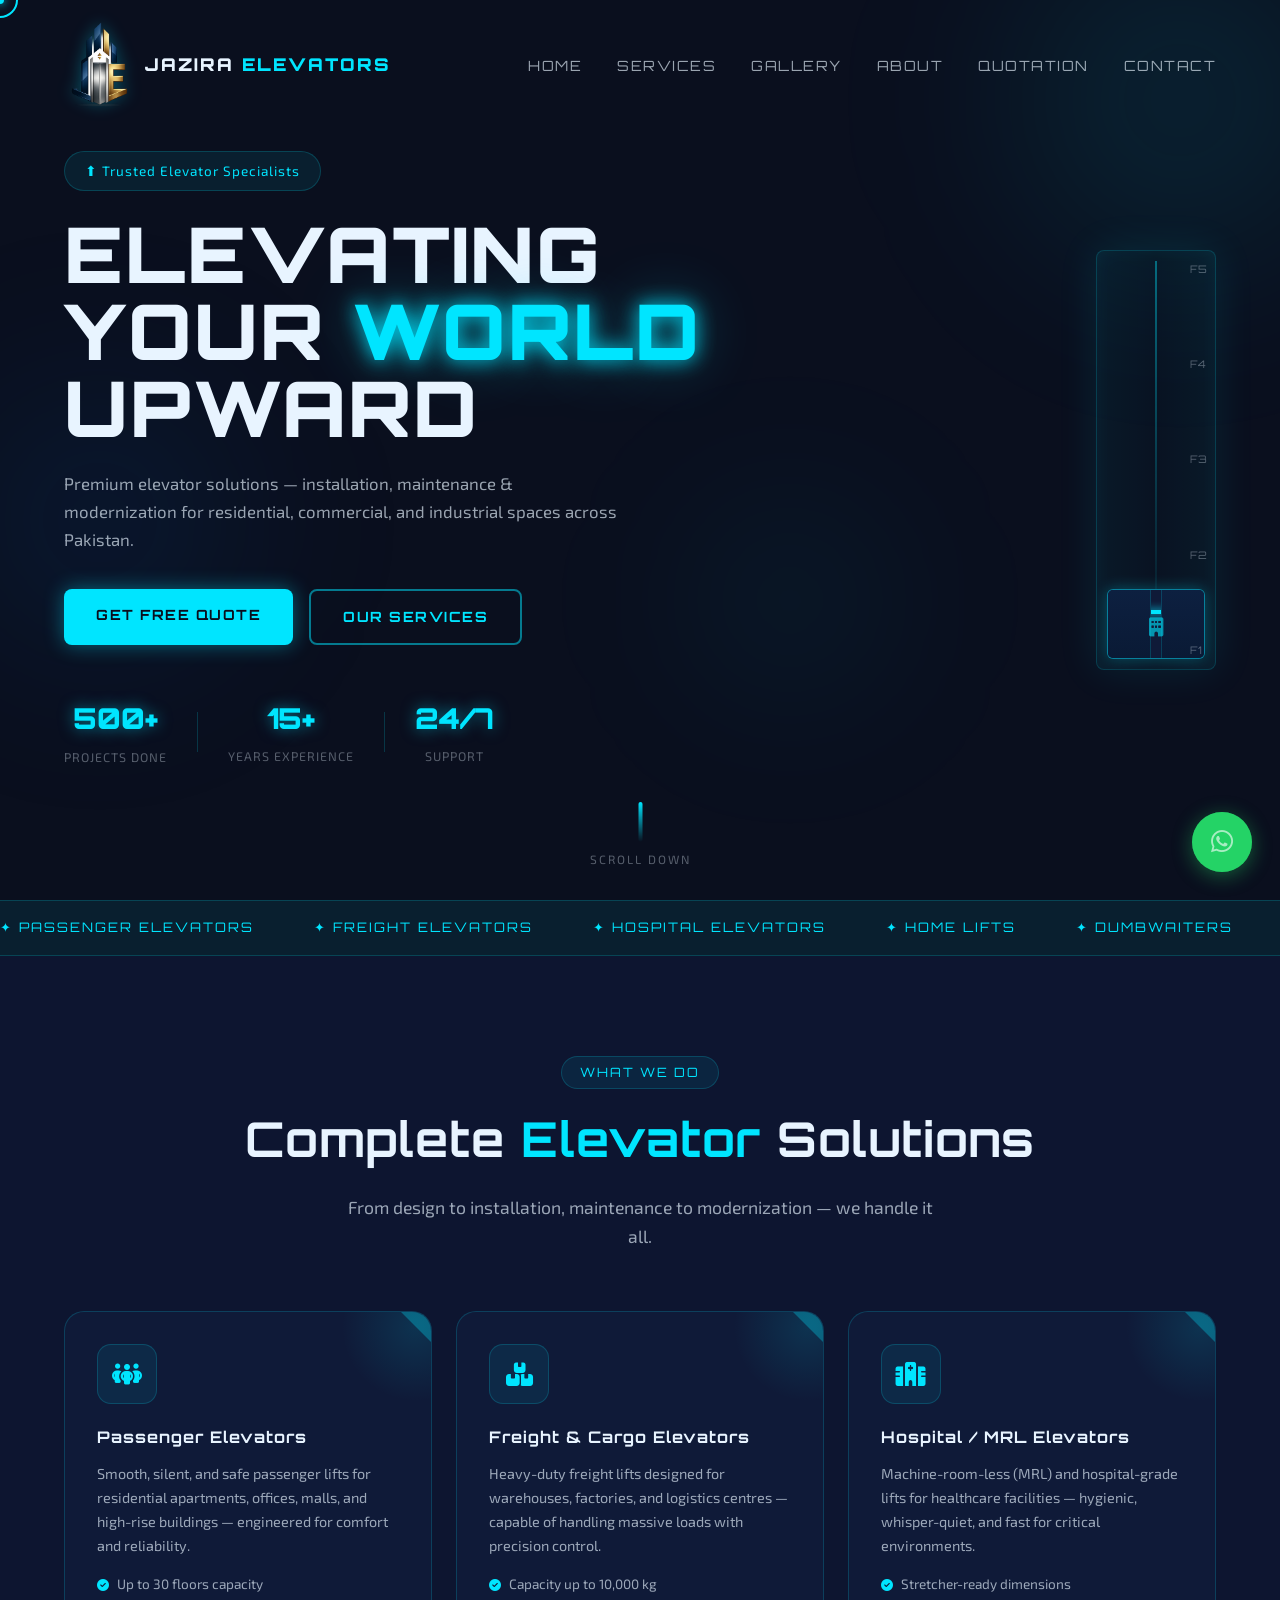
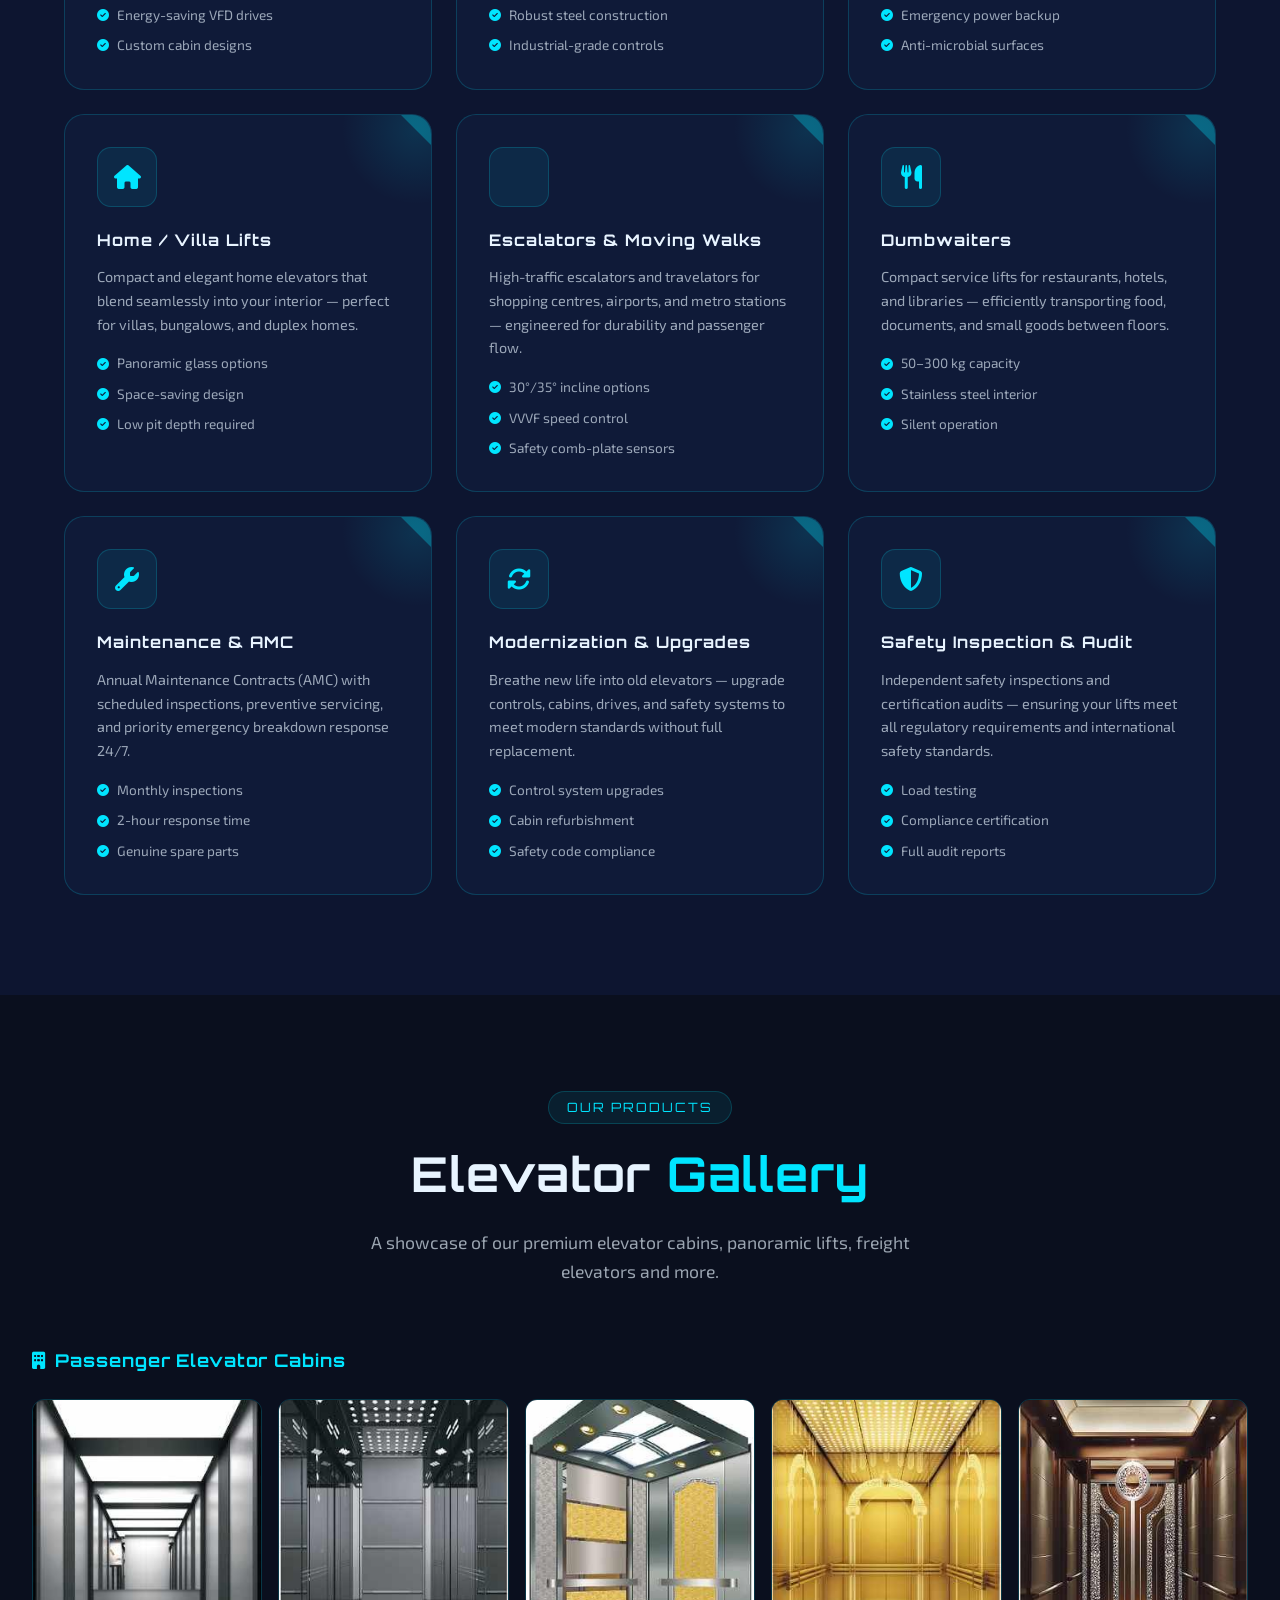
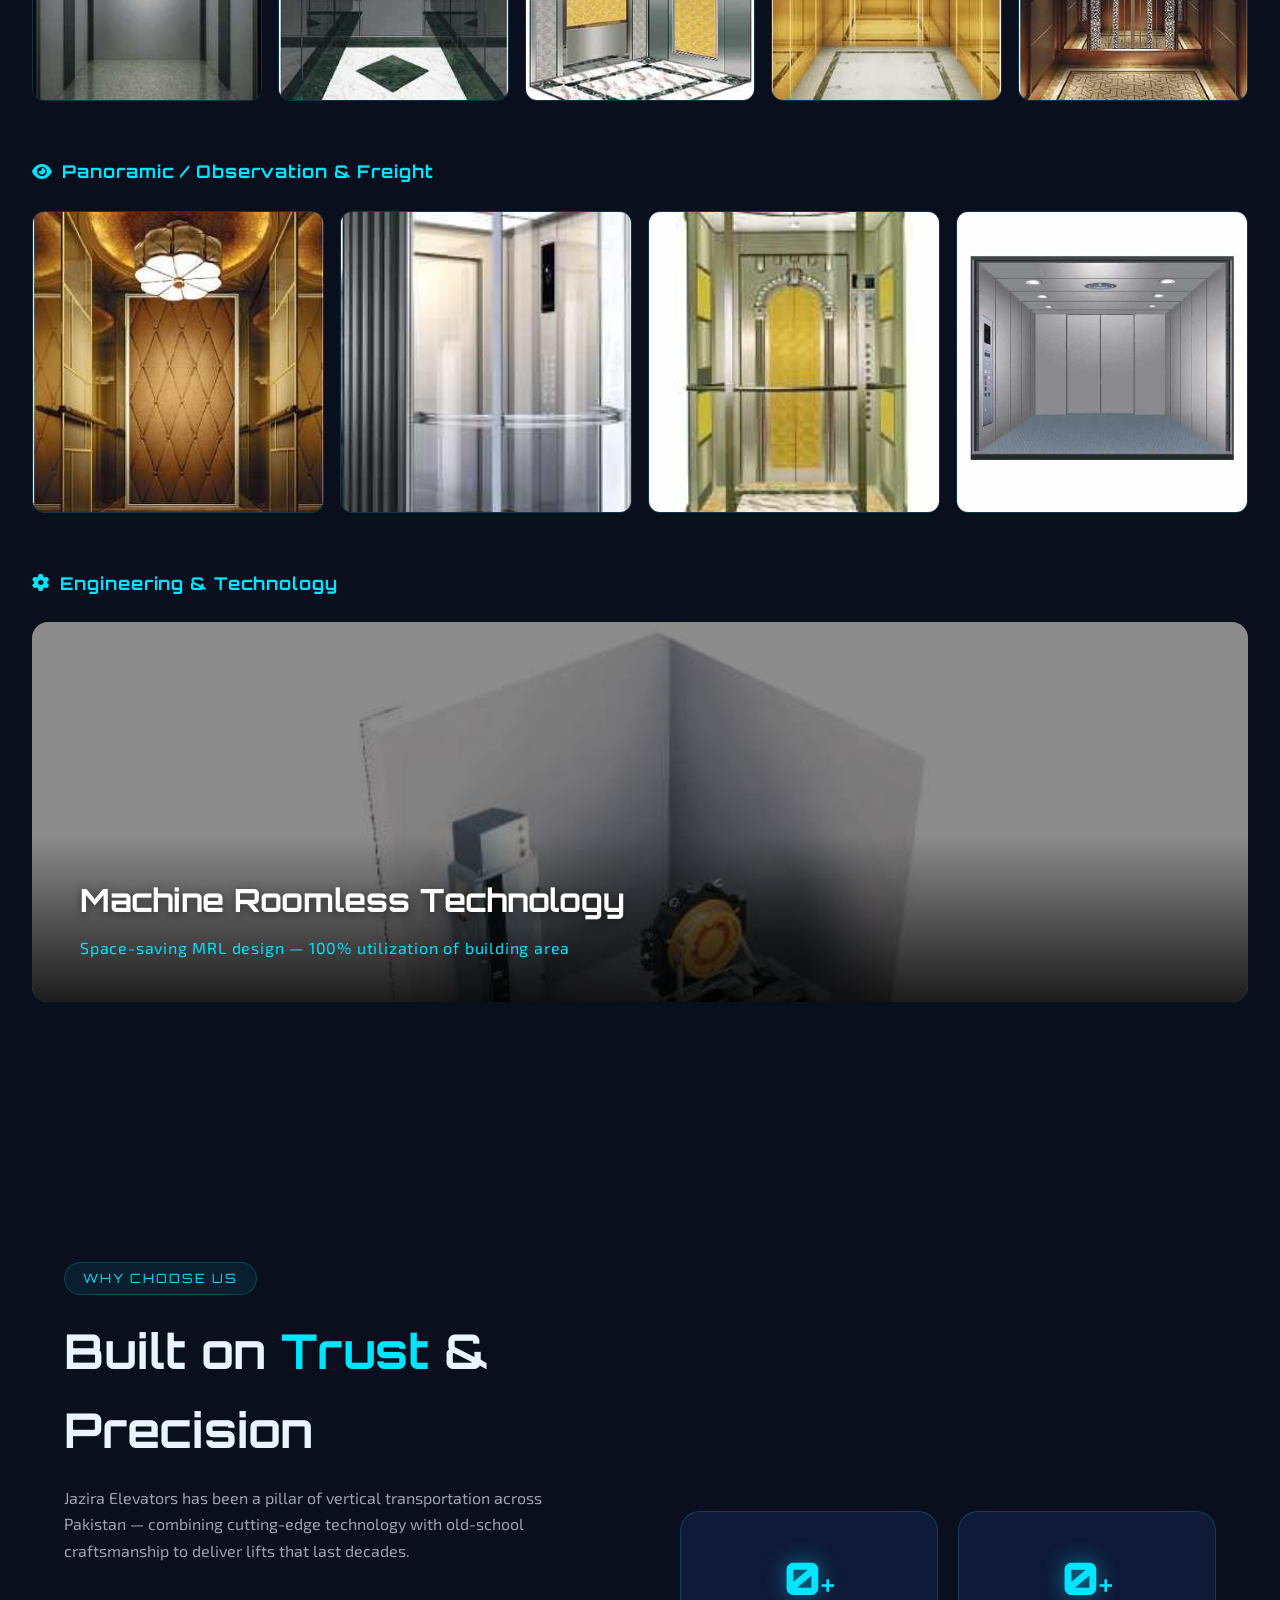
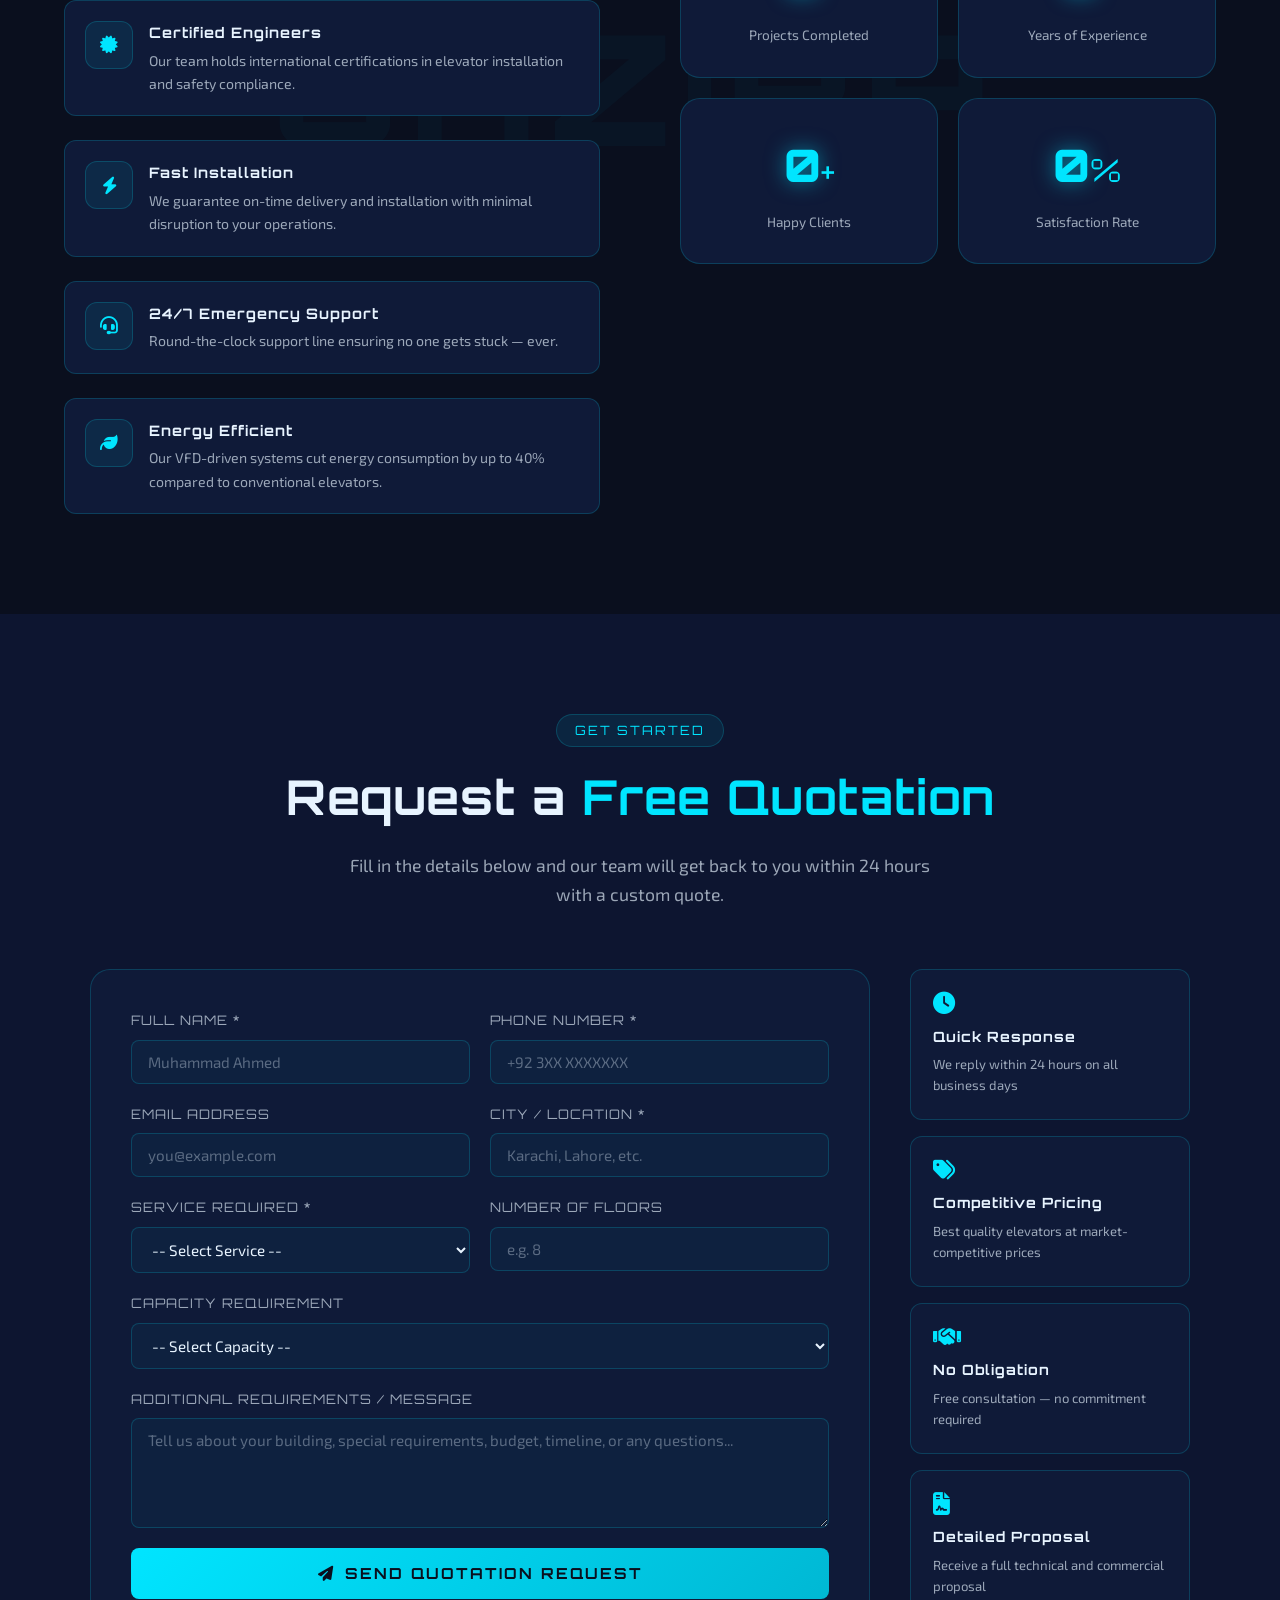
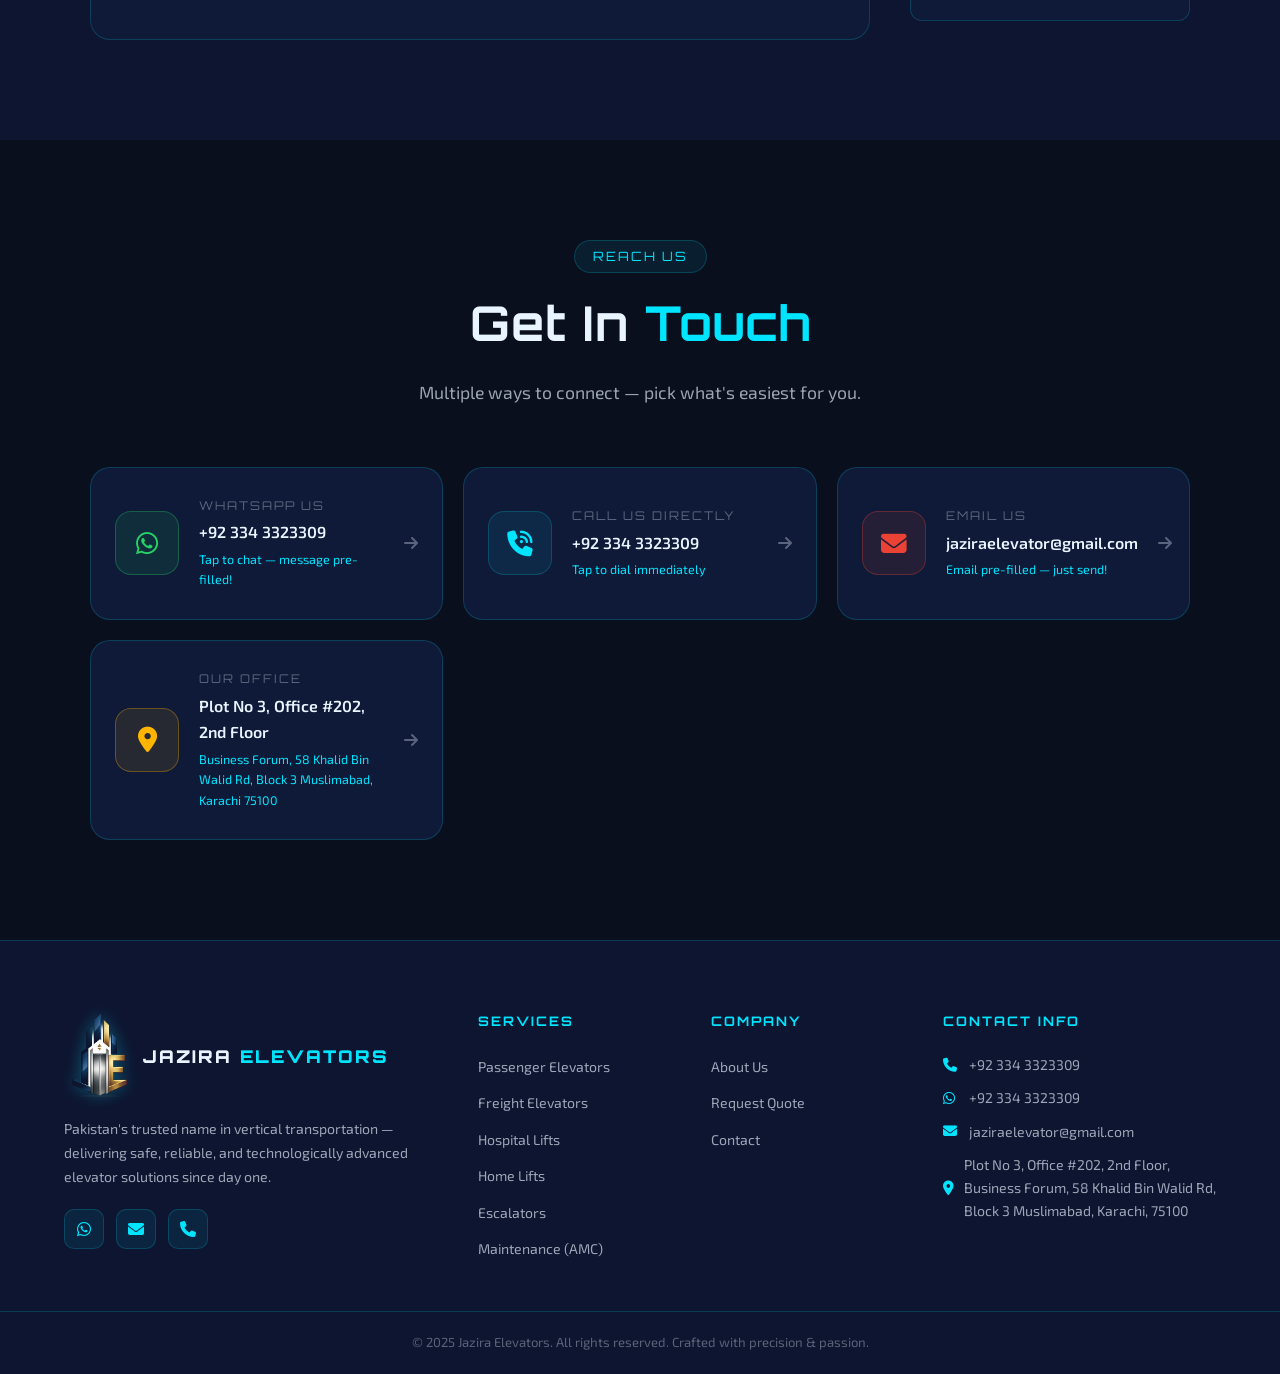
==== index.html @ bb1ba890 "Initial frontend commit for deployment" ====
<!DOCTYPE html>
<html lang="en">
<head>
  <meta charset="UTF-8" />
  <meta name="viewport" content="width=device-width, initial-scale=1.0" />
  <title>Jazira Elevators – Elevating Excellence</title>
  <link rel="stylesheet" href="style.css" />
  <link href="https://fonts.googleapis.com/css2?family=Orbitron:wght@400;700;900&family=Exo+2:wght@300;400;600;700&display=swap" rel="stylesheet" />
  <link rel="stylesheet" href="https://cdnjs.cloudflare.com/ajax/libs/font-awesome/6.5.0/css/all.min.css" />
</head>
<body>

  <!-- Custom Cursor -->
  <div class="cursor-outer" id="cursorOuter"></div>
  <div class="cursor-inner" id="cursorInner"></div>

  <!-- Particle Canvas -->
  <canvas id="particles"></canvas>

  <!-- Floating Orbs -->
  <div class="orb orb1"></div>
  <div class="orb orb2"></div>
  <div class="orb orb3"></div>

  <!-- ===== NAVBAR ===== -->
  <nav class="navbar" id="navbar">
    <div class="nav-container">
      <div class="logo">
        <img src="logo.png" alt="Jazira Elevators Logo" class="logo-img" />
        <span class="logo-text">JAZIRA<span class="accent"> ELEVATORS</span></span>
      </div>
      <ul class="nav-links" id="navLinks">
        <li><a href="#home">Home</a></li>
        <li><a href="#services">Services</a></li>
        <li><a href="#gallery">Gallery</a></li>
        <li><a href="#about">About</a></li>
        <li><a href="#quotation">Quotation</a></li>
        <li><a href="#contact">Contact</a></li>
      </ul>
      <div class="hamburger" id="hamburger">
        <span></span><span></span><span></span>
      </div>
    </div>
  </nav>

  <!-- ===== HERO ===== -->
  <section class="hero" id="home">
    <div class="hero-content">
      <div class="hero-badge">⬆ Trusted Elevator Specialists</div>
      <h1 class="hero-title">
        <span class="line1">ELEVATING</span>
        <span class="line2">YOUR <span class="accent-glow">WORLD</span></span>
        <span class="line3">UPWARD</span>
      </h1>
      <p class="hero-sub">Premium elevator solutions — installation, maintenance & modernization for residential, commercial, and industrial spaces across Pakistan.</p>
      <div class="hero-cta">
        <a href="#quotation" class="btn-primary">Get Free Quote</a>
        <a href="#services" class="btn-secondary">Our Services</a>
      </div>
      <div class="hero-stats">
        <div class="stat"><span class="stat-num">500+</span><span class="stat-label">Projects Done</span></div>
        <div class="stat-divider"></div>
        <div class="stat"><span class="stat-num">15+</span><span class="stat-label">Years Experience</span></div>
        <div class="stat-divider"></div>
        <div class="stat"><span class="stat-num">24/7</span><span class="stat-label">Support</span></div>
      </div>
    </div>
    <div class="hero-3d">
      <div class="elevator-shaft">
        <div class="shaft-track"></div>
        <div class="elevator-cab" id="elevatorCab">
          <div class="cab-door left"></div>
          <div class="cab-door right"></div>
          <div class="cab-interior">
            <div class="cab-light"></div>
            <i class="fas fa-building cab-icon"></i>
          </div>
        </div>
        <div class="floor-markers">
          <span>F5</span><span>F4</span><span>F3</span><span>F2</span><span>F1</span>
        </div>
      </div>
    </div>
    <div class="scroll-indicator">
      <div class="scroll-dot"></div>
      <span>Scroll Down</span>
    </div>
  </section>

  <!-- ===== TICKER ===== -->
  <div class="ticker-wrap">
    <div class="ticker">
      <span>✦ Passenger Elevators</span>
      <span>✦ Freight Elevators</span>
      <span>✦ Hospital Elevators</span>
      <span>✦ Home Lifts</span>
      <span>✦ Dumbwaiters</span>
      <span>✦ Escalators</span>
      <span>✦ Modernization</span>
      <span>✦ AMC Services</span>
      <span>✦ Emergency Rescue</span>
      <span>✦ Passenger Elevators</span>
      <span>✦ Freight Elevators</span>
      <span>✦ Hospital Elevators</span>
      <span>✦ Home Lifts</span>
      <span>✦ Dumbwaiters</span>
      <span>✦ Escalators</span>
      <span>✦ Modernization</span>
      <span>✦ AMC Services</span>
      <span>✦ Emergency Rescue</span>
    </div>
  </div>

  <!-- ===== SERVICES ===== -->
  <section class="services" id="services">
    <div class="section-header">
      <span class="section-tag">What We Do</span>
      <h2>Complete <span class="accent">Elevator</span> Solutions</h2>
      <p>From design to installation, maintenance to modernization — we handle it all.</p>
    </div>
    <div class="services-grid">

      <div class="service-card" data-tilt>
        <div class="card-glow"></div>
        <div class="service-icon"><i class="fas fa-people-group"></i></div>
        <h3>Passenger Elevators</h3>
        <p>Smooth, silent, and safe passenger lifts for residential apartments, offices, malls, and high-rise buildings — engineered for comfort and reliability.</p>
        <ul class="service-features">
          <li><i class="fas fa-check-circle"></i> Up to 30 floors capacity</li>
          <li><i class="fas fa-check-circle"></i> Energy-saving VFD drives</li>
          <li><i class="fas fa-check-circle"></i> Custom cabin designs</li>
        </ul>
        <div class="card-corner"></div>
      </div>

      <div class="service-card" data-tilt>
        <div class="card-glow"></div>
        <div class="service-icon"><i class="fas fa-boxes-stacked"></i></div>
        <h3>Freight & Cargo Elevators</h3>
        <p>Heavy-duty freight lifts designed for warehouses, factories, and logistics centres — capable of handling massive loads with precision control.</p>
        <ul class="service-features">
          <li><i class="fas fa-check-circle"></i> Capacity up to 10,000 kg</li>
          <li><i class="fas fa-check-circle"></i> Robust steel construction</li>
          <li><i class="fas fa-check-circle"></i> Industrial-grade controls</li>
        </ul>
        <div class="card-corner"></div>
      </div>

      <div class="service-card" data-tilt>
        <div class="card-glow"></div>
        <div class="service-icon"><i class="fas fa-hospital"></i></div>
        <h3>Hospital / MRL Elevators</h3>
        <p>Machine-room-less (MRL) and hospital-grade lifts for healthcare facilities — hygienic, whisper-quiet, and fast for critical environments.</p>
        <ul class="service-features">
          <li><i class="fas fa-check-circle"></i> Stretcher-ready dimensions</li>
          <li><i class="fas fa-check-circle"></i> Emergency power backup</li>
          <li><i class="fas fa-check-circle"></i> Anti-microbial surfaces</li>
        </ul>
        <div class="card-corner"></div>
      </div>

      <div class="service-card" data-tilt>
        <div class="card-glow"></div>
        <div class="service-icon"><i class="fas fa-home"></i></div>
        <h3>Home / Villa Lifts</h3>
        <p>Compact and elegant home elevators that blend seamlessly into your interior — perfect for villas, bungalows, and duplex homes.</p>
        <ul class="service-features">
          <li><i class="fas fa-check-circle"></i> Panoramic glass options</li>
          <li><i class="fas fa-check-circle"></i> Space-saving design</li>
          <li><i class="fas fa-check-circle"></i> Low pit depth required</li>
        </ul>
        <div class="card-corner"></div>
      </div>

      <div class="service-card" data-tilt>
        <div class="card-glow"></div>
        <div class="service-icon"><i class="fas fa-escalator"></i></div>
        <h3>Escalators & Moving Walks</h3>
        <p>High-traffic escalators and travelators for shopping centres, airports, and metro stations — engineered for durability and passenger flow.</p>
        <ul class="service-features">
          <li><i class="fas fa-check-circle"></i> 30°/35° incline options</li>
          <li><i class="fas fa-check-circle"></i> VVVF speed control</li>
          <li><i class="fas fa-check-circle"></i> Safety comb-plate sensors</li>
        </ul>
        <div class="card-corner"></div>
      </div>

      <div class="service-card" data-tilt>
        <div class="card-glow"></div>
        <div class="service-icon"><i class="fas fa-utensils"></i></div>
        <h3>Dumbwaiters</h3>
        <p>Compact service lifts for restaurants, hotels, and libraries — efficiently transporting food, documents, and small goods between floors.</p>
        <ul class="service-features">
          <li><i class="fas fa-check-circle"></i> 50–300 kg capacity</li>
          <li><i class="fas fa-check-circle"></i> Stainless steel interior</li>
          <li><i class="fas fa-check-circle"></i> Silent operation</li>
        </ul>
        <div class="card-corner"></div>
      </div>

      <div class="service-card" data-tilt>
        <div class="card-glow"></div>
        <div class="service-icon"><i class="fas fa-wrench"></i></div>
        <h3>Maintenance & AMC</h3>
        <p>Annual Maintenance Contracts (AMC) with scheduled inspections, preventive servicing, and priority emergency breakdown response 24/7.</p>
        <ul class="service-features">
          <li><i class="fas fa-check-circle"></i> Monthly inspections</li>
          <li><i class="fas fa-check-circle"></i> 2-hour response time</li>
          <li><i class="fas fa-check-circle"></i> Genuine spare parts</li>
        </ul>
        <div class="card-corner"></div>
      </div>

      <div class="service-card" data-tilt>
        <div class="card-glow"></div>
        <div class="service-icon"><i class="fas fa-rotate"></i></div>
        <h3>Modernization & Upgrades</h3>
        <p>Breathe new life into old elevators — upgrade controls, cabins, drives, and safety systems to meet modern standards without full replacement.</p>
        <ul class="service-features">
          <li><i class="fas fa-check-circle"></i> Control system upgrades</li>
          <li><i class="fas fa-check-circle"></i> Cabin refurbishment</li>
          <li><i class="fas fa-check-circle"></i> Safety code compliance</li>
        </ul>
        <div class="card-corner"></div>
      </div>

      <div class="service-card" data-tilt>
        <div class="card-glow"></div>
        <div class="service-icon"><i class="fas fa-shield-halved"></i></div>
        <h3>Safety Inspection & Audit</h3>
        <p>Independent safety inspections and certification audits — ensuring your lifts meet all regulatory requirements and international safety standards.</p>
        <ul class="service-features">
          <li><i class="fas fa-check-circle"></i> Load testing</li>
          <li><i class="fas fa-check-circle"></i> Compliance certification</li>
          <li><i class="fas fa-check-circle"></i> Full audit reports</li>
        </ul>
        <div class="card-corner"></div>
      </div>

    </div>
  </section>

  <!-- ===== GALLERY ===== -->
  <section class="gallery-section" id="gallery">
    <div class="section-header">
      <span class="section-tag">Our Products</span>
      <h2>Elevator <span class="accent">Gallery</span></h2>
      <p>A showcase of our premium elevator cabins, panoramic lifts, freight elevators and more.</p>
    </div>

    <!-- Row 1: Passenger Cabins -->
    <div class="gallery-subsection">
      <h3 class="gallery-sub-title"><i class="fas fa-building"></i> Passenger Elevator Cabins</h3>
      <div class="gallery-grid gallery-grid-5">
        <div class="gallery-item">
          <img src="imgs/cab_modern.jpg" alt="Modern minimalist elevator cabin" loading="lazy" />
          <div class="gallery-overlay"><span>Modern Minimalist</span></div>
        </div>
        <div class="gallery-item">
          <img src="imgs/cab_silver.jpg" alt="Silver marble elevator cabin" loading="lazy" />
          <div class="gallery-overlay"><span>Silver Marble</span></div>
        </div>
        <div class="gallery-item">
          <img src="imgs/cab_gold_chrome.jpg" alt="Gold chrome elevator cabin" loading="lazy" />
          <div class="gallery-overlay"><span>Gold Chrome</span></div>
        </div>
        <div class="gallery-item">
          <img src="imgs/cab_full_gold.jpg" alt="Full luxury gold elevator cabin" loading="lazy" />
          <div class="gallery-overlay"><span>Luxury Gold</span></div>
        </div>
        <div class="gallery-item">
          <img src="imgs/cab_bronze.jpg" alt="Bronze rose gold elevator cabin" loading="lazy" />
          <div class="gallery-overlay"><span>Bronze Rose Gold</span></div>
        </div>
      </div>
    </div>

    <!-- Row 2: Panoramic + Tech -->
    <div class="gallery-subsection">
      <h3 class="gallery-sub-title"><i class="fas fa-eye"></i> Panoramic / Observation & Freight</h3>
      <div class="gallery-grid gallery-grid-4">
        <div class="gallery-item">
          <img src="imgs/cab_wood_gold.jpg" alt="Elegant wood gold elevator cabin" loading="lazy" />
          <div class="gallery-overlay"><span>Wood & Gold Cabin</span></div>
        </div>
        <div class="gallery-item">
          <img src="imgs/pan_silver.jpg" alt="Glass panoramic observation elevator" loading="lazy" />
          <div class="gallery-overlay"><span>Glass Panoramic</span></div>
        </div>
        <div class="gallery-item">
          <img src="imgs/pan_gold_dome.jpg" alt="Gold dome panoramic elevator" loading="lazy" />
          <div class="gallery-overlay"><span>Gold Dome Panoramic</span></div>
        </div>
        <div class="gallery-item">
          <img src="imgs/freight.jpg" alt="Freight elevator interior" loading="lazy" />
          <div class="gallery-overlay"><span>Freight Elevator</span></div>
        </div>
      </div>
    </div>

    <!-- Row 3: Wide shaft cutaway banner -->
    <div class="gallery-subsection">
      <h3 class="gallery-sub-title"><i class="fas fa-gear"></i> Engineering & Technology</h3>
      <div class="gallery-banner gallery-banner-tech">
        <img src="imgs/shaft_cutaway.jpg" alt="MRL elevator shaft cutaway engineering view" loading="lazy" />
        <div class="gallery-banner-text">
          <h3>Machine Roomless Technology</h3>
          <p>Space-saving MRL design — 100% utilization of building area</p>
        </div>
      </div>
    </div>

  </section>

  <!-- ===== WHY US ===== -->
  <section class="why-us" id="about">
    <div class="why-bg-text">JAZIRA</div>
    <div class="why-content">
      <div class="why-left">
        <span class="section-tag">Why Choose Us</span>
        <h2>Built on <span class="accent">Trust</span> &amp; Precision</h2>
        <p>Jazira Elevators has been a pillar of vertical transportation across Pakistan — combining cutting-edge technology with old-school craftsmanship to deliver lifts that last decades.</p>
        <div class="why-items">
          <div class="why-item">
            <div class="why-icon"><i class="fas fa-certificate"></i></div>
            <div><h4>Certified Engineers</h4><p>Our team holds international certifications in elevator installation and safety compliance.</p></div>
          </div>
          <div class="why-item">
            <div class="why-icon"><i class="fas fa-bolt"></i></div>
            <div><h4>Fast Installation</h4><p>We guarantee on-time delivery and installation with minimal disruption to your operations.</p></div>
          </div>
          <div class="why-item">
            <div class="why-icon"><i class="fas fa-headset"></i></div>
            <div><h4>24/7 Emergency Support</h4><p>Round-the-clock support line ensuring no one gets stuck — ever.</p></div>
          </div>
          <div class="why-item">
            <div class="why-icon"><i class="fas fa-leaf"></i></div>
            <div><h4>Energy Efficient</h4><p>Our VFD-driven systems cut energy consumption by up to 40% compared to conventional elevators.</p></div>
          </div>
        </div>
      </div>
      <div class="why-right">
        <div class="counter-box">
          <div class="counter-item">
            <span class="counter" data-target="500">0</span><span class="counter-plus">+</span>
            <p>Projects Completed</p>
          </div>
          <div class="counter-item">
            <span class="counter" data-target="15">0</span><span class="counter-plus">+</span>
            <p>Years of Experience</p>
          </div>
          <div class="counter-item">
            <span class="counter" data-target="200">0</span><span class="counter-plus">+</span>
            <p>Happy Clients</p>
          </div>
          <div class="counter-item">
            <span class="counter" data-target="98">0</span><span class="counter-plus">%</span>
            <p>Satisfaction Rate</p>
          </div>
        </div>
      </div>
    </div>
  </section>

  <!-- ===== QUOTATION ===== -->
  <section class="quotation" id="quotation">
    <div class="section-header">
      <span class="section-tag">Get Started</span>
      <h2>Request a <span class="accent">Free Quotation</span></h2>
      <p>Fill in the details below and our team will get back to you within 24 hours with a custom quote.</p>
    </div>
    <div class="quote-container">
      <div class="quote-form-wrap">
        <form class="quote-form" id="quoteForm" onsubmit="submitQuote(event)">
          <div class="form-row">
            <div class="form-group">
              <label>Full Name *</label>
              <input type="text" placeholder="Muhammad Ahmed" required />
            </div>
            <div class="form-group">
              <label>Phone Number *</label>
              <input type="tel" placeholder="+92 3XX XXXXXXX" required />
            </div>
          </div>
          <div class="form-row">
            <div class="form-group">
              <label>Email Address</label>
              <input type="email" placeholder="you@example.com" />
            </div>
            <div class="form-group">
              <label>City / Location *</label>
              <input type="text" placeholder="Karachi, Lahore, etc." required />
            </div>
          </div>
          <div class="form-row">
            <div class="form-group">
              <label>Service Required *</label>
              <select required>
                <option value="">-- Select Service --</option>
                <option>Passenger Elevator – New Installation</option>
                <option>Freight / Cargo Elevator</option>
                <option>Hospital / MRL Elevator</option>
                <option>Home / Villa Lift</option>
                <option>Escalator / Moving Walk</option>
                <option>Dumbwaiter</option>
                <option>Annual Maintenance Contract (AMC)</option>
                <option>Modernization / Upgrade</option>
                <option>Safety Inspection / Audit</option>
                <option>Emergency Repair</option>
                <option>Other</option>
              </select>
            </div>
            <div class="form-group">
              <label>Number of Floors</label>
              <input type="number" placeholder="e.g. 8" min="1" max="100" />
            </div>
          </div>
          <div class="form-group full">
            <label>Capacity Requirement</label>
            <select>
              <option value="">-- Select Capacity --</option>
              <option>4 Person (320 kg)</option>
              <option>6 Person (480 kg)</option>
              <option>8 Person (630 kg)</option>
              <option>10 Person (800 kg)</option>
              <option>13 Person (1000 kg)</option>
              <option>Freight – Up to 1500 kg</option>
              <option>Freight – Up to 5000 kg</option>
              <option>Custom / Not Sure</option>
            </select>
          </div>
          <div class="form-group full">
            <label>Additional Requirements / Message</label>
            <textarea placeholder="Tell us about your building, special requirements, budget, timeline, or any questions..." rows="4"></textarea>
          </div>
          <button type="submit" class="btn-submit">
            <i class="fas fa-paper-plane"></i> Send Quotation Request
          </button>
        </form>
        <div class="form-success" id="formSuccess">
          <div class="success-icon"><i class="fas fa-check-circle"></i></div>
          <h3>Request Sent Successfully!</h3>
          <p>Thank you! Our team will contact you within 24 hours via WhatsApp or phone.</p>
          <button onclick="resetForm()" class="btn-secondary" style="margin-top:1rem">Send Another</button>
        </div>
      </div>
      <div class="quote-info">
        <div class="info-card">
          <i class="fas fa-clock"></i>
          <h4>Quick Response</h4>
          <p>We reply within 24 hours on all business days</p>
        </div>
        <div class="info-card">
          <i class="fas fa-tags"></i>
          <h4>Competitive Pricing</h4>
          <p>Best quality elevators at market-competitive prices</p>
        </div>
        <div class="info-card">
          <i class="fas fa-handshake"></i>
          <h4>No Obligation</h4>
          <p>Free consultation — no commitment required</p>
        </div>
        <div class="info-card">
          <i class="fas fa-file-contract"></i>
          <h4>Detailed Proposal</h4>
          <p>Receive a full technical and commercial proposal</p>
        </div>
      </div>
    </div>
  </section>

  <!-- ===== CONTACT ===== -->
  <section class="contact" id="contact">
    <div class="section-header">
      <span class="section-tag">Reach Us</span>
      <h2>Get In <span class="accent">Touch</span></h2>
      <p>Multiple ways to connect — pick what's easiest for you.</p>
    </div>
    <div class="contact-grid">

      <!-- WhatsApp -->
      <a class="contact-card whatsapp-card"
         href="https://wa.me/923343323309?text=Hello%20Jazira%20Elevators!%20%F0%9F%91%8B%20I%20visited%20your%20website%20and%20I%27m%20interested%20in%20your%20elevator%20services.%20Could%20you%20please%20provide%20more%20details%20and%20a%20quotation%3F%20Thank%20you!"
         target="_blank">
        <div class="contact-icon-wrap wh"><i class="fab fa-whatsapp"></i></div>
        <div class="contact-info">
          <span class="contact-label">WhatsApp Us</span>
          <span class="contact-value">+92 334 3323309</span>
          <span class="contact-hint">Tap to chat — message pre-filled!</span>
        </div>
        <div class="contact-arrow"><i class="fas fa-arrow-right"></i></div>
      </a>

      <!-- Phone -->
      <a class="contact-card phone-card" href="tel:+923343323309">
        <div class="contact-icon-wrap ph"><i class="fas fa-phone-volume"></i></div>
        <div class="contact-info">
          <span class="contact-label">Call Us Directly</span>
          <span class="contact-value">+92 334 3323309</span>
          <span class="contact-hint">Tap to dial immediately</span>
        </div>
        <div class="contact-arrow"><i class="fas fa-arrow-right"></i></div>
      </a>

      <!-- Email -->
      <a class="contact-card email-card"
         href="mailto:jaziraelevator@gmail.com?subject=Elevator%20Service%20Inquiry%20–%20Jazira%20Elevators&body=Hello%20Jazira%20Elevators%20Team%2C%0A%0AI%20am%20interested%20in%20your%20elevator%20services%20and%20would%20like%20to%20request%20more%20information%20and%20a%20quotation.%0A%0APlease%20find%20my%20details%20below%3A%0A%0AName%3A%20%0APhone%3A%20%0ALocation%3A%20%0AService%20Required%3A%20%0ANumber%20of%20Floors%3A%20%0A%0AThank%20you!">
        <div class="contact-icon-wrap em"><i class="fas fa-envelope"></i></div>
        <div class="contact-info">
          <span class="contact-label">Email Us</span>
          <span class="contact-value">jaziraelevator@gmail.com</span>
          <span class="contact-hint">Email pre-filled — just send!</span>
        </div>
        <div class="contact-arrow"><i class="fas fa-arrow-right"></i></div>
      </a>

      <!-- Address -->
      <a class="contact-card address-card"
         href="https://www.google.com/maps/search/?api=1&query=Plot+No+3+Office+202+Business+Forum+58+Khalid+Bin+Walid+Rd+Block+3+Muslimabad+Karachi+75100"
         target="_blank">
        <div class="contact-icon-wrap addr"><i class="fas fa-map-marker-alt"></i></div>
        <div class="contact-info">
          <span class="contact-label">Our Office</span>
          <span class="contact-value">Plot No 3, Office #202, 2nd Floor</span>
          <span class="contact-hint">Business Forum, 58 Khalid Bin Walid Rd, Block 3 Muslimabad, Karachi 75100</span>
        </div>
        <div class="contact-arrow"><i class="fas fa-arrow-right"></i></div>
      </a>

    </div>
  </section>

  <!-- ===== FOOTER ===== -->
  <footer class="footer">
    <div class="footer-top">
      <div class="footer-brand">
        <div class="logo">
          <img src="logo.png" alt="Jazira Elevators Logo" class="logo-img" />
          <span class="logo-text">JAZIRA<span class="accent"> ELEVATORS</span></span>
        </div>
        <p>Pakistan's trusted name in vertical transportation — delivering safe, reliable, and technologically advanced elevator solutions since day one.</p>
        <div class="footer-socials">
          <a href="https://wa.me/923343323309?text=Hello%20Jazira%20Elevators!%20I%27m%20interested%20in%20your%20services." target="_blank"><i class="fab fa-whatsapp"></i></a>
          <a href="mailto:jaziraelevator@gmail.com"><i class="fas fa-envelope"></i></a>
          <a href="tel:+923343323309"><i class="fas fa-phone"></i></a>
        </div>
      </div>
      <div class="footer-links">
        <h4>Services</h4>
        <ul>
          <li><a href="#services">Passenger Elevators</a></li>
          <li><a href="#services">Freight Elevators</a></li>
          <li><a href="#services">Hospital Lifts</a></li>
          <li><a href="#services">Home Lifts</a></li>
          <li><a href="#services">Escalators</a></li>
          <li><a href="#services">Maintenance (AMC)</a></li>
        </ul>
      </div>
      <div class="footer-links">
        <h4>Company</h4>
        <ul>
          <li><a href="#about">About Us</a></li>
          <li><a href="#quotation">Request Quote</a></li>
          <li><a href="#contact">Contact</a></li>
        </ul>
      </div>
      <div class="footer-contact">
        <h4>Contact Info</h4>
        <p><i class="fas fa-phone"></i> <a href="tel:+923343323309">+92 334 3323309</a></p>
        <p><i class="fab fa-whatsapp"></i> <a href="https://wa.me/923343323309" target="_blank">+92 334 3323309</a></p>
        <p><i class="fas fa-envelope"></i> <a href="mailto:jaziraelevator@gmail.com">jaziraelevator@gmail.com</a></p>
        <p><i class="fas fa-map-marker-alt"></i> Plot No 3, Office #202, 2nd Floor, Business Forum, 58 Khalid Bin Walid Rd, Block 3 Muslimabad, Karachi, 75100</p>
      </div>
    </div>
    <div class="footer-bottom">
      <p>© 2025 Jazira Elevators. All rights reserved. Crafted with precision &amp; passion.</p>
    </div>
  </footer>

  <!-- WhatsApp Floating Button -->
  <a class="fab-whatsapp"
     href="https://wa.me/923343323309?text=Hello%20Jazira%20Elevators!%20%F0%9F%91%8B%20I%20visited%20your%20website%20and%20I%27m%20interested%20in%20your%20elevator%20services.%20Could%20you%20please%20provide%20more%20details%20and%20a%20quotation%3F%20Thank%20you!"
     target="_blank" title="Chat on WhatsApp">
    <i class="fab fa-whatsapp"></i>
    <span class="fab-pulse"></span>
  </a>

  <script src="script.js"></script>
</body>
</html>
---- style.css ----
/* ============================================================
   JAZIRA ELEVATORS — style.css
   Theme: Midnight Navy & Electric Cyan
   ============================================================ */

/* ── RESET & ROOT ── */
*, *::before, *::after { box-sizing: border-box; margin: 0; padding: 0; }

:root {
  --navy:       #0a0f1e;
  --navy-mid:   #0d1530;
  --navy-light: #121d3e;
  --navy-card:  #0f1a38;
  --cyan:       #00e5ff;
  --cyan-dim:   #00b8d4;
  --cyan-glow:  rgba(0,229,255,0.25);
  --cyan-soft:  rgba(0,229,255,0.08);
  --white:      #e8f4ff;
  --white-dim:  rgba(232,244,255,0.65);
  --white-muted:rgba(232,244,255,0.35);
  --border:     rgba(0,229,255,0.18);
  --border-hover:rgba(0,229,255,0.5);
  --font-head:  'Orbitron', sans-serif;
  --font-body:  'Exo 2', sans-serif;
  --radius:     12px;
  --radius-lg:  20px;
  --shadow-glow:0 0 30px rgba(0,229,255,0.2);
  --transition: 0.3s cubic-bezier(0.4,0,0.2,1);
}

html { scroll-behavior: smooth; }

body {
  background: var(--navy);
  color: var(--white);
  font-family: var(--font-body);
  font-weight: 400;
  line-height: 1.65;
  overflow-x: hidden;
  cursor: none;
}

/* ── SCROLLBAR ── */
::-webkit-scrollbar { width: 6px; }
::-webkit-scrollbar-track { background: var(--navy); }
::-webkit-scrollbar-thumb { background: var(--cyan); border-radius: 3px; }

/* ── SELECTION ── */
::selection { background: var(--cyan); color: var(--navy); }

/* ── CUSTOM CURSOR ── */
.cursor-outer {
  width: 36px; height: 36px;
  border: 2px solid var(--cyan);
  border-radius: 50%;
  position: fixed; top: 0; left: 0;
  pointer-events: none; z-index: 10000;
  transition: transform 0.15s ease, border-color 0.3s, width 0.3s, height 0.3s, opacity 0.3s;
  transform: translate(-50%, -50%);
  mix-blend-mode: normal;
}
.cursor-inner {
  width: 8px; height: 8px;
  background: var(--cyan);
  border-radius: 50%;
  position: fixed; top: 0; left: 0;
  pointer-events: none; z-index: 10001;
  transform: translate(-50%, -50%);
  transition: transform 0.05s ease, background 0.3s;
  box-shadow: 0 0 10px var(--cyan);
}
body.cursor-hover .cursor-outer {
  width: 60px; height: 60px;
  background: var(--cyan-soft);
  border-color: var(--cyan);
}

/* ── PARTICLE CANVAS ── */
#particles {
  position: fixed; inset: 0;
  z-index: 0; pointer-events: none;
  opacity: 0.4;
}

/* ── FLOATING ORBS ── */
.orb {
  position: fixed; border-radius: 50%;
  pointer-events: none; z-index: 0;
  filter: blur(80px);
}
.orb1 {
  width: 500px; height: 500px;
  background: radial-gradient(circle, rgba(0,229,255,0.12), transparent 70%);
  top: -150px; right: -150px;
  animation: orbFloat1 15s ease-in-out infinite;
}
.orb2 {
  width: 400px; height: 400px;
  background: radial-gradient(circle, rgba(0,100,200,0.15), transparent 70%);
  bottom: 20%; left: -100px;
  animation: orbFloat2 20s ease-in-out infinite;
}
.orb3 {
  width: 300px; height: 300px;
  background: radial-gradient(circle, rgba(0,229,255,0.08), transparent 70%);
  top: 50%; left: 50%;
  animation: orbFloat3 25s ease-in-out infinite;
}
@keyframes orbFloat1 { 0%,100%{transform:translate(0,0)} 50%{transform:translate(-40px,60px)} }
@keyframes orbFloat2 { 0%,100%{transform:translate(0,0)} 50%{transform:translate(60px,-40px)} }
@keyframes orbFloat3 { 0%,100%{transform:translate(-50%,-50%) scale(1)} 50%{transform:translate(-50%,-50%) scale(1.3)} }

/* ── SECTION LAYOUT ── */
section { position: relative; z-index: 1; padding: 100px 5%; }
.section-header { text-align: center; margin-bottom: 60px; }
.section-header h2 { font-family: var(--font-head); font-size: clamp(2rem,4vw,3rem); font-weight: 700; margin: 10px 0 15px; letter-spacing: 1px; }
.section-header p { color: var(--white-dim); font-size: 1.1rem; max-width: 600px; margin: 0 auto; }
.section-tag {
  display: inline-block;
  background: var(--cyan-soft);
  border: 1px solid var(--border);
  color: var(--cyan);
  padding: 5px 18px;
  border-radius: 50px;
  font-size: 0.8rem;
  letter-spacing: 2px;
  text-transform: uppercase;
  font-family: var(--font-head);
}
.accent { color: var(--cyan); }

/* ── NAVBAR ── */
.navbar {
  position: fixed; top: 0; left: 0; right: 0; z-index: 1000;
  padding: 20px 5%;
  transition: background var(--transition), padding var(--transition), backdrop-filter var(--transition);
}
.navbar.scrolled {
  background: rgba(10,15,30,0.92);
  backdrop-filter: blur(20px);
  padding: 14px 5%;
  border-bottom: 1px solid var(--border);
}
.nav-container {
  display: flex; align-items: center; justify-content: space-between;
  max-width: 1300px; margin: 0 auto;
}
.logo { display: flex; align-items: center; gap: 12px; text-decoration: none; cursor: pointer; }
.logo-img {
  height: 90px;
  width: auto;
  object-fit: contain;
  border-radius: 4px;
  mix-blend-mode: lighten;
  filter: drop-shadow(0 0 8px rgba(0, 229, 255, 0.3));
  transition: filter var(--transition);
}
.logo:hover .logo-img {
  filter: drop-shadow(0 0 14px rgba(0, 229, 255, 0.6));
}
.logo-text {
  font-family: var(--font-head);
  font-size: 1.1rem; font-weight: 900;
  letter-spacing: 2px; color: var(--white);
}
.nav-links { list-style: none; display: flex; gap: 35px; }
.nav-links a {
  color: var(--white-dim); text-decoration: none;
  font-size: 0.88rem; letter-spacing: 1.5px; text-transform: uppercase;
  font-family: var(--font-head); font-weight: 400;
  transition: color var(--transition);
  position: relative; padding-bottom: 4px;
}
.nav-links a::after {
  content: ''; position: absolute; bottom: 0; left: 0; right: 0; height: 2px;
  background: var(--cyan); transform: scaleX(0);
  transition: transform var(--transition);
}
.nav-links a:hover { color: var(--cyan); }
.nav-links a:hover::after { transform: scaleX(1); }

.hamburger {
  display: none; flex-direction: column; gap: 5px; cursor: pointer; z-index: 1001;
}
.hamburger span {
  display: block; width: 26px; height: 2px;
  background: var(--cyan); border-radius: 2px;
  transition: var(--transition);
}
.hamburger.active span:nth-child(1) { transform: translateY(7px) rotate(45deg); }
.hamburger.active span:nth-child(2) { opacity: 0; }
.hamburger.active span:nth-child(3) { transform: translateY(-7px) rotate(-45deg); }

/* ── HERO ── */
.hero {
  min-height: 100vh; padding-top: 120px;
  display: grid; grid-template-columns: 1fr auto;
  align-items: center; gap: 60px;
  max-width: 1300px; margin: 0 auto; padding-left: 5%; padding-right: 5%;
}
.hero-content { max-width: 680px; }
.hero-badge {
  display: inline-flex; align-items: center; gap: 8px;
  background: var(--cyan-soft); border: 1px solid var(--border);
  color: var(--cyan); padding: 8px 20px; border-radius: 50px;
  font-size: 0.85rem; letter-spacing: 1px; margin-bottom: 24px;
  animation: fadeInUp 0.8s ease both;
}
.hero-title {
  font-family: var(--font-head);
  font-size: clamp(3rem,6vw,5.5rem);
  font-weight: 900;
  line-height: 1.0;
  letter-spacing: 2px;
  margin-bottom: 24px;
}
.hero-title .line1 { display: block; animation: fadeInUp 0.9s 0.1s ease both; }
.hero-title .line2 { display: block; animation: fadeInUp 0.9s 0.2s ease both; }
.hero-title .line3 { display: block; animation: fadeInUp 0.9s 0.3s ease both; }
.accent-glow {
  color: var(--cyan);
  text-shadow: 0 0 20px var(--cyan), 0 0 60px rgba(0,229,255,0.4);
}
.hero-sub {
  color: var(--white-dim); font-size: 1.05rem; margin-bottom: 36px;
  animation: fadeInUp 0.9s 0.4s ease both;
  max-width: 560px;
}
.hero-cta {
  display: flex; gap: 16px; flex-wrap: wrap; margin-bottom: 50px;
  animation: fadeInUp 0.9s 0.5s ease both;
}
.btn-primary {
  background: var(--cyan); color: var(--navy);
  padding: 14px 32px; border-radius: 8px;
  font-family: var(--font-head); font-weight: 700;
  font-size: 0.88rem; letter-spacing: 1.5px; text-transform: uppercase;
  text-decoration: none; border: none; cursor: pointer;
  transition: var(--transition);
  box-shadow: 0 0 20px rgba(0,229,255,0.4);
  position: relative; overflow: hidden;
}
.btn-primary::before {
  content: ''; position: absolute; inset: 0;
  background: linear-gradient(135deg, transparent 40%, rgba(255,255,255,0.2));
  opacity: 0; transition: opacity var(--transition);
}
.btn-primary:hover { transform: translateY(-2px); box-shadow: 0 0 40px rgba(0,229,255,0.6); }
.btn-primary:hover::before { opacity: 1; }
.btn-secondary {
  background: transparent;
  color: var(--cyan); padding: 14px 32px; border-radius: 8px;
  font-family: var(--font-head); font-weight: 700;
  font-size: 0.88rem; letter-spacing: 1.5px; text-transform: uppercase;
  text-decoration: none; border: 2px solid var(--border-hover); cursor: pointer;
  transition: var(--transition);
}
.btn-secondary:hover {
  background: var(--cyan-soft);
  box-shadow: 0 0 20px rgba(0,229,255,0.2);
  transform: translateY(-2px);
}
.hero-stats {
  display: flex; align-items: center; gap: 30px;
  animation: fadeInUp 0.9s 0.6s ease both;
}
.stat { text-align: center; }
.stat-num {
  display: block; font-family: var(--font-head);
  font-size: 1.8rem; font-weight: 900; color: var(--cyan);
  text-shadow: 0 0 15px rgba(0,229,255,0.5);
}
.stat-label { font-size: 0.78rem; color: var(--white-muted); text-transform: uppercase; letter-spacing: 1px; }
.stat-divider { width: 1px; height: 40px; background: var(--border); }

/* Elevator 3D Animation */
.hero-3d { display: flex; justify-content: center; animation: fadeInUp 1s 0.3s ease both; }
.elevator-shaft {
  position: relative; width: 120px; height: 420px;
  background: linear-gradient(to right, rgba(0,229,255,0.05), rgba(0,229,255,0.02), rgba(0,229,255,0.05));
  border: 1px solid var(--border);
  border-radius: 8px; overflow: hidden;
  box-shadow: 0 0 40px rgba(0,229,255,0.1), inset 0 0 20px rgba(0,229,255,0.05);
}
.shaft-track {
  position: absolute; left: 50%; top: 10px; bottom: 10px;
  width: 2px; background: linear-gradient(to bottom, var(--cyan), transparent);
  transform: translateX(-50%); opacity: 0.4;
}
.elevator-cab {
  position: absolute; left: 10px; right: 10px; height: 70px;
  background: var(--navy-card); border: 1px solid var(--border-hover);
  border-radius: 6px; bottom: 10px;
  animation: elevatorRide 5s ease-in-out infinite;
  box-shadow: 0 0 15px rgba(0,229,255,0.3);
  overflow: hidden;
}
.cab-door {
  position: absolute; top: 0; bottom: 0; width: 45%;
  background: linear-gradient(to bottom, #0d2040, #0a1a35);
  transition: transform 1s ease;
}
.cab-door.left { left: 0; border-right: 1px solid var(--border); transform-origin: left; }
.cab-door.right { right: 0; border-left: 1px solid var(--border); transform-origin: right; }
.elevator-cab.doors-open .cab-door.left { transform: scaleX(0); }
.elevator-cab.doors-open .cab-door.right { transform: scaleX(0); }
.cab-interior {
  display: flex; flex-direction: column; align-items: center; justify-content: center;
  height: 100%; gap: 4px;
}
.cab-light { width: 30px; height: 4px; background: var(--cyan); border-radius: 2px; box-shadow: 0 0 8px var(--cyan); }
.cab-icon { color: var(--cyan); font-size: 1.2rem; opacity: 0.6; }
.floor-markers {
  position: absolute; right: 8px; top: 10px; bottom: 10px;
  display: flex; flex-direction: column; justify-content: space-between;
  font-family: var(--font-head); font-size: 0.65rem; color: var(--white-muted);
}
@keyframes elevatorRide {
  0%   { bottom: 10px; }
  20%  { bottom: 10px; }
  45%  { bottom: calc(100% - 80px); }
  55%  { bottom: calc(100% - 80px); }
  80%  { bottom: 10px; }
  100% { bottom: 10px; }
}

.scroll-indicator {
  position: absolute; bottom: 30px; left: 50%;
  transform: translateX(-50%);
  display: flex; flex-direction: column; align-items: center; gap: 8px;
  color: var(--white-muted); font-size: 0.75rem; letter-spacing: 2px; text-transform: uppercase;
}
.scroll-dot {
  width: 4px; height: 40px;
  background: linear-gradient(to bottom, var(--cyan), transparent);
  border-radius: 2px; animation: scrollPulse 2s ease-in-out infinite;
}
@keyframes scrollPulse { 0%,100%{opacity:1;transform:scaleY(1)} 50%{opacity:0.4;transform:scaleY(0.5)} }

/* ── TICKER ── */
.ticker-wrap {
  overflow: hidden; background: var(--cyan-soft);
  border-top: 1px solid var(--border); border-bottom: 1px solid var(--border);
  padding: 16px 0; position: relative; z-index: 1;
}
.ticker {
  display: flex; gap: 60px; white-space: nowrap;
  animation: tickerScroll 30s linear infinite;
}
.ticker span {
  font-family: var(--font-head); font-size: 0.82rem;
  letter-spacing: 2px; text-transform: uppercase; color: var(--cyan);
  flex-shrink: 0;
}
@keyframes tickerScroll { from{transform:translateX(0)} to{transform:translateX(-50%)} }

/* ── SERVICES ── */
.services { background: var(--navy-mid); }
.services-grid {
  display: grid;
  grid-template-columns: repeat(auto-fill, minmax(320px, 1fr));
  gap: 24px; max-width: 1300px; margin: 0 auto;
}
.service-card {
  background: var(--navy-card);
  border: 1px solid var(--border);
  border-radius: var(--radius-lg); padding: 32px;
  position: relative; overflow: hidden;
  transition: transform var(--transition), border-color var(--transition), box-shadow var(--transition);
  cursor: default;
}
.service-card:hover {
  transform: translateY(-6px) perspective(600px) rotateX(2deg);
  border-color: var(--border-hover);
  box-shadow: var(--shadow-glow);
}
.card-glow {
  position: absolute; top: -60px; right: -60px;
  width: 150px; height: 150px;
  background: radial-gradient(circle, rgba(0,229,255,0.12), transparent 70%);
  pointer-events: none;
  transition: opacity var(--transition);
}
.service-card:hover .card-glow { opacity: 1.5; }
.card-corner {
  position: absolute; top: 0; right: 0;
  width: 0; height: 0;
  border-left: 30px solid transparent;
  border-top: 30px solid var(--cyan);
  opacity: 0.3;
}
.service-icon {
  width: 60px; height: 60px;
  background: var(--cyan-soft); border: 1px solid var(--border);
  border-radius: 14px; display: flex; align-items: center; justify-content: center;
  font-size: 1.5rem; color: var(--cyan); margin-bottom: 20px;
  transition: var(--transition);
}
.service-card:hover .service-icon {
  background: rgba(0,229,255,0.15);
  box-shadow: 0 0 20px rgba(0,229,255,0.3);
}
.service-card h3 {
  font-family: var(--font-head); font-size: 1rem;
  font-weight: 700; letter-spacing: 1px; margin-bottom: 12px;
  color: var(--white);
}
.service-card p { color: var(--white-dim); font-size: 0.9rem; margin-bottom: 16px; }
.service-features { list-style: none; display: flex; flex-direction: column; gap: 8px; }
.service-features li {
  display: flex; align-items: center; gap: 8px;
  font-size: 0.85rem; color: var(--white-dim);
}
.service-features li i { color: var(--cyan); font-size: 0.75rem; }

/* ── WHY US ── */
.why-us {
  background: var(--navy);
  padding: 100px 5%;
  position: relative; overflow: hidden;
}
.why-bg-text {
  position: absolute; top: 50%; left: 50%;
  transform: translate(-50%, -50%);
  font-family: var(--font-head); font-size: clamp(6rem,12vw,14rem);
  font-weight: 900; color: rgba(0,229,255,0.03);
  white-space: nowrap; pointer-events: none; letter-spacing: 10px;
  z-index: 0;
}
.why-content {
  display: grid; grid-template-columns: 1fr 1fr;
  gap: 80px; align-items: center;
  max-width: 1300px; margin: 0 auto; position: relative; z-index: 1;
}
.why-left .section-tag { margin-bottom: 16px; }
.why-left h2 { font-family: var(--font-head); font-size: clamp(2rem,4vw,3rem); font-weight: 700; margin-bottom: 16px; }
.why-left > p { color: var(--white-dim); margin-bottom: 36px; }
.why-items { display: flex; flex-direction: column; gap: 24px; }
.why-item {
  display: flex; gap: 16px; align-items: flex-start;
  background: var(--navy-card); border: 1px solid var(--border);
  border-radius: var(--radius); padding: 20px;
  transition: border-color var(--transition), box-shadow var(--transition);
}
.why-item:hover { border-color: var(--border-hover); box-shadow: var(--shadow-glow); }
.why-icon {
  width: 48px; height: 48px; flex-shrink: 0;
  background: var(--cyan-soft); border: 1px solid var(--border);
  border-radius: 12px; display: flex; align-items: center; justify-content: center;
  color: var(--cyan); font-size: 1.1rem;
}
.why-item h4 { font-family: var(--font-head); font-size: 0.9rem; margin-bottom: 4px; letter-spacing: 1px; }
.why-item p { color: var(--white-dim); font-size: 0.88rem; }

.counter-box {
  display: grid; grid-template-columns: 1fr 1fr;
  gap: 20px;
}
.counter-item {
  background: var(--navy-card);
  border: 1px solid var(--border);
  border-radius: var(--radius-lg); padding: 30px 24px; text-align: center;
  transition: var(--transition);
  position: relative; overflow: hidden;
}
.counter-item::before {
  content: ''; position: absolute; inset: 0;
  background: linear-gradient(135deg, var(--cyan-soft), transparent);
  opacity: 0; transition: opacity var(--transition);
}
.counter-item:hover::before { opacity: 1; }
.counter-item:hover { border-color: var(--border-hover); box-shadow: var(--shadow-glow); }
.counter {
  display: inline; font-family: var(--font-head);
  font-size: 2.8rem; font-weight: 900; color: var(--cyan);
  text-shadow: 0 0 20px rgba(0,229,255,0.5);
}
.counter-plus { font-family: var(--font-head); font-size: 2rem; color: var(--cyan); }
.counter-item p { color: var(--white-dim); font-size: 0.85rem; margin-top: 8px; }

/* ── QUOTATION ── */
.quotation { background: var(--navy-mid); }
.quote-container {
  display: grid; grid-template-columns: 1fr 280px;
  gap: 40px; max-width: 1100px; margin: 0 auto; align-items: start;
}
.quote-form-wrap { position: relative; }
.quote-form {
  background: var(--navy-card);
  border: 1px solid var(--border);
  border-radius: var(--radius-lg); padding: 40px;
}
.form-row { display: grid; grid-template-columns: 1fr 1fr; gap: 20px; margin-bottom: 20px; }
.form-group { display: flex; flex-direction: column; gap: 8px; }
.form-group.full { margin-bottom: 20px; }
.form-group label {
  font-size: 0.82rem; letter-spacing: 1px; text-transform: uppercase;
  color: var(--white-dim); font-family: var(--font-head);
}
.form-group input,
.form-group select,
.form-group textarea {
  background: rgba(0,229,255,0.04);
  border: 1px solid var(--border);
  border-radius: 8px; padding: 12px 16px;
  color: var(--white); font-family: var(--font-body); font-size: 0.95rem;
  outline: none; transition: border-color var(--transition), box-shadow var(--transition);
  width: 100%;
}
.form-group input:focus,
.form-group select:focus,
.form-group textarea:focus {
  border-color: var(--cyan);
  box-shadow: 0 0 0 3px rgba(0,229,255,0.1);
}
.form-group select option { background: var(--navy-mid); }
.form-group textarea { resize: vertical; min-height: 110px; }
.form-group input::placeholder,
.form-group textarea::placeholder { color: var(--white-muted); }
.btn-submit {
  width: 100%; padding: 16px;
  background: linear-gradient(135deg, var(--cyan), var(--cyan-dim));
  color: var(--navy); border: none; border-radius: 8px; cursor: pointer;
  font-family: var(--font-head); font-weight: 700; font-size: 0.95rem;
  letter-spacing: 2px; text-transform: uppercase;
  transition: var(--transition); margin-top: 8px;
  display: flex; align-items: center; justify-content: center; gap: 10px;
}
.btn-submit:hover {
  transform: translateY(-2px); box-shadow: 0 0 30px rgba(0,229,255,0.5);
}
.form-success {
  display: none;
  position: absolute; inset: 0;
  background: var(--navy-card); border: 1px solid var(--border);
  border-radius: var(--radius-lg); padding: 40px;
  flex-direction: column; align-items: center; justify-content: center;
  text-align: center; gap: 12px;
}
.form-success.active { display: flex; }
.success-icon { font-size: 3rem; color: var(--cyan); }
.form-success h3 { font-family: var(--font-head); font-size: 1.4rem; }
.form-success p { color: var(--white-dim); }
.quote-info { display: flex; flex-direction: column; gap: 16px; }
.info-card {
  background: var(--navy-card); border: 1px solid var(--border);
  border-radius: var(--radius); padding: 22px;
  transition: border-color var(--transition), box-shadow var(--transition);
}
.info-card:hover { border-color: var(--border-hover); box-shadow: var(--shadow-glow); }
.info-card i { font-size: 1.4rem; color: var(--cyan); margin-bottom: 10px; display: block; }
.info-card h4 { font-family: var(--font-head); font-size: 0.88rem; margin-bottom: 6px; letter-spacing: 1px; }
.info-card p { color: var(--white-dim); font-size: 0.82rem; }

/* ── CONTACT ── */
.contact { background: var(--navy); }
.contact-grid {
  display: grid; grid-template-columns: repeat(auto-fit, minmax(300px, 1fr));
  gap: 20px; max-width: 1100px; margin: 0 auto;
}
.contact-card {
  display: flex; align-items: center; gap: 20px;
  background: var(--navy-card); border: 1px solid var(--border);
  border-radius: var(--radius-lg); padding: 28px 24px;
  text-decoration: none; color: var(--white);
  transition: transform var(--transition), border-color var(--transition), box-shadow var(--transition);
  position: relative; overflow: hidden;
}
.contact-card::before {
  content: ''; position: absolute; inset: 0;
  background: linear-gradient(135deg, var(--cyan-soft), transparent);
  opacity: 0; transition: opacity var(--transition);
}
.contact-card:hover { transform: translateY(-4px); }
.contact-card:hover::before { opacity: 1; }
.whatsapp-card:hover { border-color: #25d366; box-shadow: 0 0 30px rgba(37,211,102,0.2); }
.phone-card:hover { border-color: var(--cyan); box-shadow: var(--shadow-glow); }
.email-card:hover { border-color: #ea4335; box-shadow: 0 0 30px rgba(234,67,53,0.2); }
.contact-icon-wrap {
  width: 64px; height: 64px; flex-shrink: 0;
  border-radius: 16px; display: flex; align-items: center; justify-content: center;
  font-size: 1.6rem; border: 1px solid;
}
.wh { background: rgba(37,211,102,0.1); border-color: rgba(37,211,102,0.3); color: #25d366; }
.ph { background: var(--cyan-soft); border-color: var(--border); color: var(--cyan); }
.em { background: rgba(234,67,53,0.1); border-color: rgba(234,67,53,0.3); color: #ea4335; }
.addr { background: rgba(255,180,0,0.1); border-color: rgba(255,180,0,0.3); color: #ffb400; }
.contact-info { flex: 1; }
.contact-label { display: block; font-size: 0.75rem; text-transform: uppercase; letter-spacing: 2px; color: var(--white-muted); margin-bottom: 4px; font-family: var(--font-head); }
.contact-value { display: block; font-size: 1rem; font-weight: 600; color: var(--white); margin-bottom: 4px; }
.contact-hint { display: block; font-size: 0.78rem; color: var(--cyan); }
.contact-arrow { color: var(--white-muted); transition: transform var(--transition), color var(--transition); }
.contact-card:hover .contact-arrow { transform: translateX(4px); color: var(--cyan); }

/* ── FOOTER ── */
.footer {
  background: var(--navy-mid);
  border-top: 1px solid var(--border);
  position: relative; z-index: 1;
}
.footer-top {
  display: grid; grid-template-columns: 2fr 1fr 1fr 1.5fr;
  gap: 50px; padding: 70px 5% 50px; max-width: 1300px; margin: 0 auto;
}
.footer-brand .logo { margin-bottom: 16px; display: flex; gap: 10px; align-items: center; }
.footer-brand p { color: var(--white-dim); font-size: 0.88rem; line-height: 1.7; margin-bottom: 20px; }
.footer-socials { display: flex; gap: 12px; }
.footer-socials a {
  width: 40px; height: 40px;
  background: var(--cyan-soft); border: 1px solid var(--border);
  border-radius: 10px; display: flex; align-items: center; justify-content: center;
  color: var(--cyan); font-size: 1rem; text-decoration: none;
  transition: var(--transition);
}
.footer-socials a:hover { background: var(--cyan); color: var(--navy); box-shadow: 0 0 15px rgba(0,229,255,0.4); }
.footer-links h4,
.footer-contact h4 {
  font-family: var(--font-head); font-size: 0.82rem; letter-spacing: 2px;
  text-transform: uppercase; color: var(--cyan); margin-bottom: 20px;
}
.footer-links ul { list-style: none; display: flex; flex-direction: column; gap: 10px; }
.footer-links a { color: var(--white-dim); text-decoration: none; font-size: 0.88rem; transition: color var(--transition); }
.footer-links a:hover { color: var(--cyan); }
.footer-contact p { color: var(--white-dim); font-size: 0.88rem; margin-bottom: 10px; display: flex; align-items: center; gap: 10px; }
.footer-contact p i { color: var(--cyan); width: 16px; }
.footer-contact a { color: var(--white-dim); text-decoration: none; transition: color var(--transition); }
.footer-contact a:hover { color: var(--cyan); }
.footer-bottom {
  border-top: 1px solid var(--border);
  padding: 20px 5%; text-align: center;
  color: var(--white-muted); font-size: 0.82rem;
}

/* ── FLOATING WHATSAPP BUTTON ── */
.fab-whatsapp {
  position: fixed; bottom: 28px; right: 28px; z-index: 999;
  width: 60px; height: 60px;
  background: #25d366;
  border-radius: 50%; display: flex; align-items: center; justify-content: center;
  color: white; font-size: 1.6rem; text-decoration: none;
  box-shadow: 0 4px 20px rgba(37,211,102,0.4);
  transition: transform var(--transition), box-shadow var(--transition);
}
.fab-whatsapp:hover { transform: scale(1.1); box-shadow: 0 4px 30px rgba(37,211,102,0.6); }
.fab-pulse {
  position: absolute; width: 100%; height: 100%;
  border-radius: 50%; background: rgba(37,211,102,0.4);
  animation: fabPulse 2s ease-out infinite;
}
@keyframes fabPulse {
  0% { transform: scale(1); opacity: 0.8; }
  100% { transform: scale(2); opacity: 0; }
}

/* ── ANIMATIONS ── */
@keyframes fadeInUp {
  from { opacity: 0; transform: translateY(30px); }
  to   { opacity: 1; transform: translateY(0); }
}
.reveal {
  opacity: 0; transform: translateY(40px);
  transition: opacity 0.7s ease, transform 0.7s ease;
}
.reveal.visible { opacity: 1; transform: translateY(0); }

/* ── RESPONSIVE ── */
@media (max-width: 1024px) {
  .hero { grid-template-columns: 1fr; padding-top: 140px; }
  .hero-3d { display: none; }
  .why-content { grid-template-columns: 1fr; gap: 50px; }
  .quote-container { grid-template-columns: 1fr; }
  .quote-info { grid-template-columns: repeat(2,1fr); display: grid; }
  .footer-top { grid-template-columns: 1fr 1fr; }
}
@media (max-width: 768px) {
  .nav-links {
    position: fixed; top: 0; right: -100%;
    height: 100vh; width: 260px;
    background: var(--navy-mid); flex-direction: column;
    justify-content: center; align-items: center;
    gap: 28px; border-left: 1px solid var(--border);
    transition: right var(--transition);
  }
  .nav-links.open { right: 0; }
  .hamburger { display: flex; }
  .hero-title { font-size: clamp(2.5rem,10vw,4rem); }
  .hero-stats { flex-direction: column; align-items: flex-start; gap: 16px; }
  .stat-divider { display: none; }
  .form-row { grid-template-columns: 1fr; }
  .services-grid { grid-template-columns: 1fr; }
  .footer-top { grid-template-columns: 1fr; gap: 30px; }
  .contact-grid { grid-template-columns: 1fr; }
  .quote-info { grid-template-columns: 1fr; }
  .counter-box { grid-template-columns: 1fr 1fr; }
  section { padding: 70px 5%; }
}
@media (max-width: 480px) {
  .hero-cta { flex-direction: column; }
  .btn-primary, .btn-secondary { text-align: center; }
  .counter-box { grid-template-columns: 1fr 1fr; }
  .quote-form { padding: 24px 18px; }
}
/* ===== GALLERY SECTION ===== */
.gallery-section {
  padding: 6rem 2rem;
  background: var(--bg);
}

.gallery-banner {
  position: relative;
  border-radius: 16px;
  overflow: hidden;
  margin-bottom: 4rem;
  max-height: 420px;
}

.gallery-banner img {
  width: 100%;
  height: 420px;
  object-fit: cover;
  object-position: center 30%;
  display: block;
  filter: brightness(0.6);
}

.gallery-banner-text {
  position: absolute;
  bottom: 0; left: 0; right: 0;
  padding: 2.5rem 3rem;
  background: linear-gradient(to top, rgba(0,0,0,0.8) 0%, transparent 100%);
}

.gallery-banner-text h3 {
  font-family: 'Orbitron', sans-serif;
  font-size: 2rem;
  color: #fff;
  margin-bottom: 0.5rem;
  text-shadow: 0 2px 10px rgba(0,0,0,0.5);
}

.gallery-banner-text p {
  color: var(--cyan);
  font-size: 1rem;
  letter-spacing: 0.05em;
}

.gallery-subsection {
  margin-bottom: 3.5rem;
}

.gallery-sub-title {
  font-family: 'Orbitron', sans-serif;
  font-size: 1.1rem;
  color: var(--cyan);
  margin-bottom: 1.5rem;
  display: flex;
  align-items: center;
  gap: 0.6rem;
  letter-spacing: 0.05em;
}

.gallery-grid {
  display: grid;
  grid-template-columns: repeat(4, 1fr);
  gap: 1rem;
}

.gallery-grid-2 {
  grid-template-columns: 1fr 1fr;
  align-items: stretch;
}

.gallery-grid-3 {
  grid-template-columns: repeat(3, 1fr);
}

.gallery-col {
  display: flex;
  flex-direction: column;
  gap: 1rem;
}

.gallery-col .gallery-item {
  flex: 1;
}

.gallery-item {
  position: relative;
  border-radius: 12px;
  overflow: hidden;
  cursor: pointer;
  border: 1px solid var(--border);
  background: var(--card-bg);
  transition: transform 0.3s ease, box-shadow 0.3s ease;
}

.gallery-item:hover {
  transform: translateY(-4px);
  box-shadow: 0 12px 40px rgba(0, 212, 255, 0.15);
  border-color: var(--cyan);
}

.gallery-item img {
  width: 100%;
  height: 260px;
  object-fit: cover;
  display: block;
  transition: transform 0.4s ease, filter 0.4s ease;
}

.gallery-grid-2 .gallery-item-wide img {
  height: 100%;
  min-height: 380px;
}

.gallery-grid-2 .gallery-col .gallery-item img {
  height: 185px;
}

.gallery-item:hover img {
  transform: scale(1.05);
  filter: brightness(0.75);
}

.gallery-overlay {
  position: absolute;
  bottom: 0; left: 0; right: 0;
  padding: 0.8rem 1rem;
  background: linear-gradient(to top, rgba(0,0,0,0.85) 0%, transparent 100%);
  opacity: 0;
  transition: opacity 0.3s ease;
}

.gallery-item:hover .gallery-overlay {
  opacity: 1;
}

.gallery-overlay span {
  color: #fff;
  font-size: 0.85rem;
  font-weight: 600;
  letter-spacing: 0.05em;
  text-transform: uppercase;
}

@media (max-width: 900px) {
  .gallery-grid { grid-template-columns: repeat(2, 1fr); }
  .gallery-grid-2 { grid-template-columns: 1fr; }
  .gallery-grid-3 { grid-template-columns: repeat(2, 1fr); }
  .gallery-grid-2 .gallery-item-wide img { min-height: 260px; }
  .gallery-col { flex-direction: row; }
  .gallery-col .gallery-item img { height: 200px; }
}

@media (max-width: 600px) {
  .gallery-grid { grid-template-columns: 1fr 1fr; }
  .gallery-grid-3 { grid-template-columns: 1fr 1fr; }
  .gallery-item img { height: 180px; }
  .gallery-banner img { height: 250px; }
  .gallery-banner-text h3 { font-size: 1.3rem; }
  .gallery-col { flex-direction: column; }
  .gallery-col .gallery-item img { height: 180px; }
}

/* Gallery grid variants */
.gallery-grid-5 {
  display: grid;
  grid-template-columns: repeat(5, 1fr);
  gap: 1rem;
}
.gallery-grid-4 {
  display: grid;
  grid-template-columns: repeat(4, 1fr);
  gap: 1rem;
}
.gallery-grid-5 .gallery-item img,
.gallery-grid-4 .gallery-item img {
  height: 300px;
  object-fit: cover;
  width: 100%;
}
.gallery-banner-tech {
  max-height: 380px;
  border-radius: 16px;
  overflow: hidden;
  position: relative;
}
.gallery-banner-tech img {
  width: 100%;
  height: 380px;
  object-fit: cover;
  object-position: center top;
  display: block;
  filter: brightness(0.55);
}
@media (max-width: 1100px) {
  .gallery-grid-5 { grid-template-columns: repeat(3, 1fr); }
  .gallery-grid-4 { grid-template-columns: repeat(2, 1fr); }
}
@media (max-width: 700px) {
  .gallery-grid-5 { grid-template-columns: repeat(2, 1fr); }
  .gallery-grid-4 { grid-template-columns: repeat(2, 1fr); }
  .gallery-grid-5 .gallery-item img,
  .gallery-grid-4 .gallery-item img { height: 200px; }
}
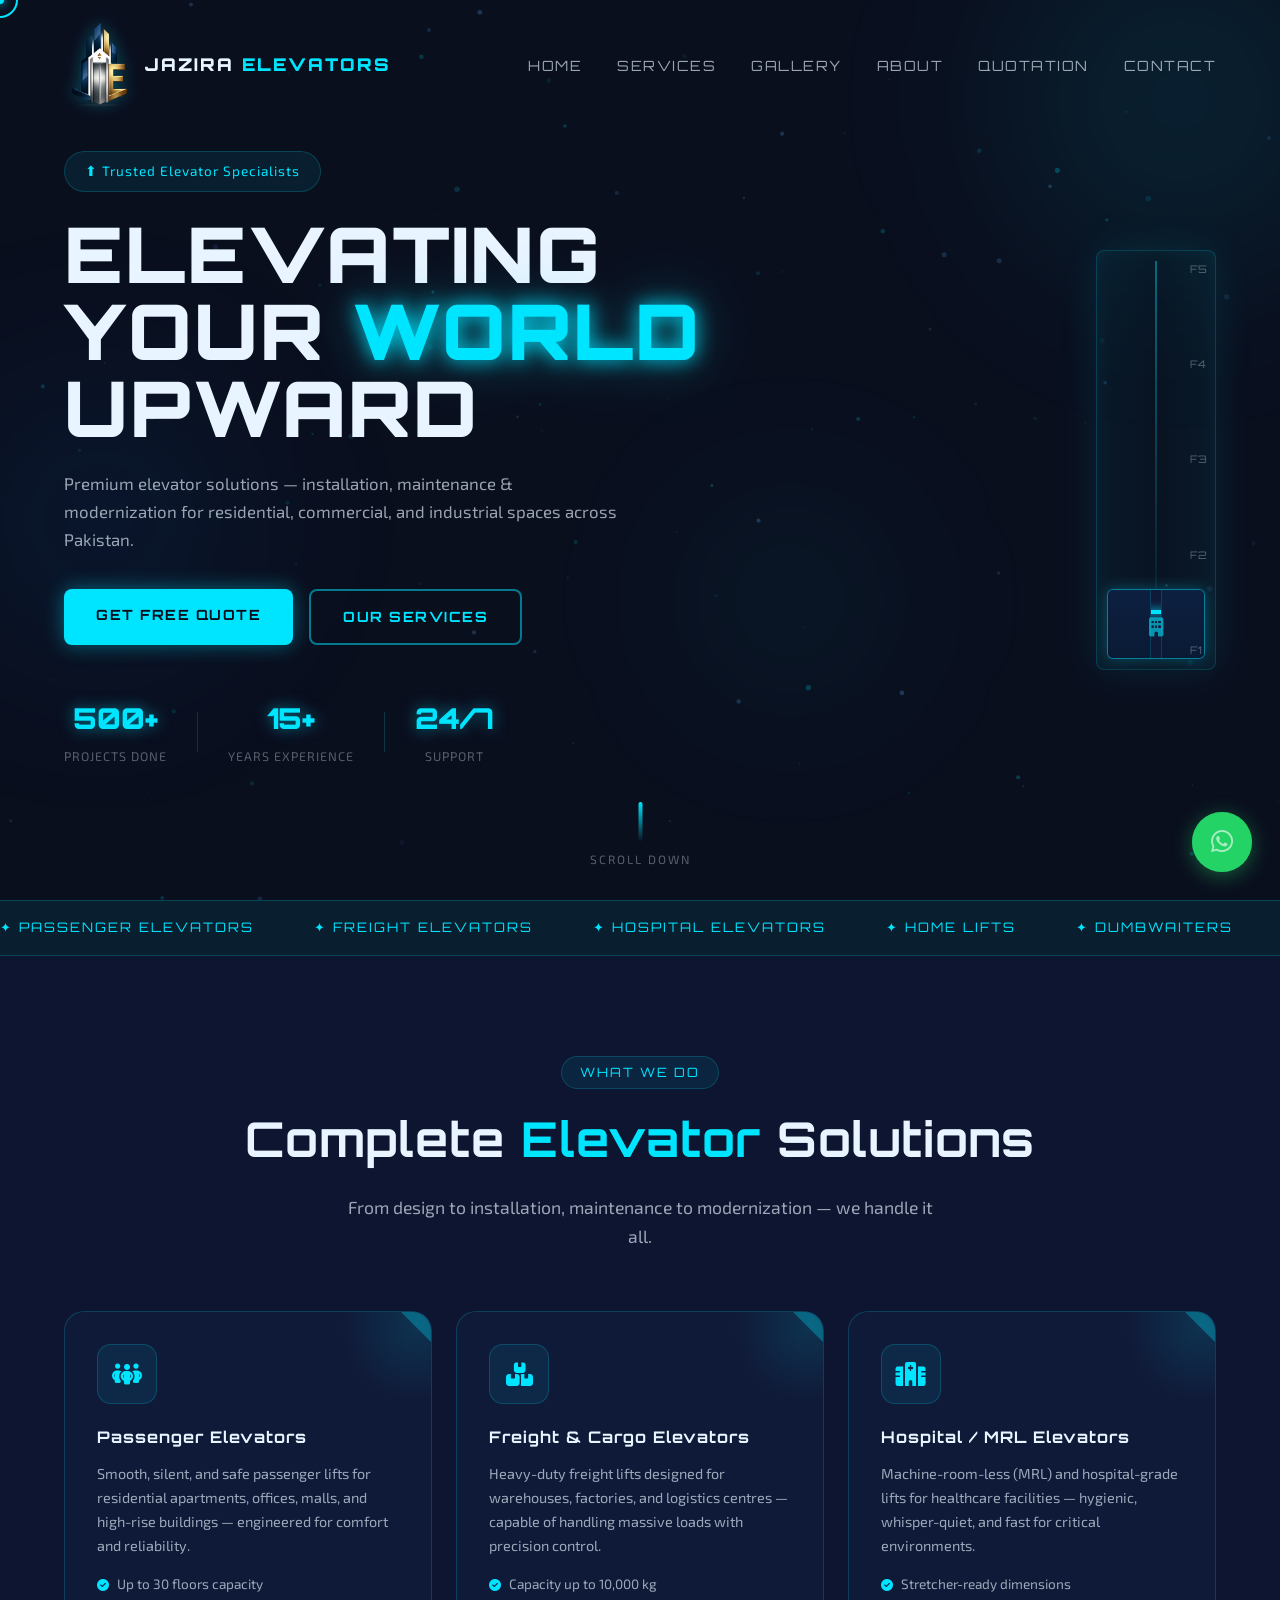
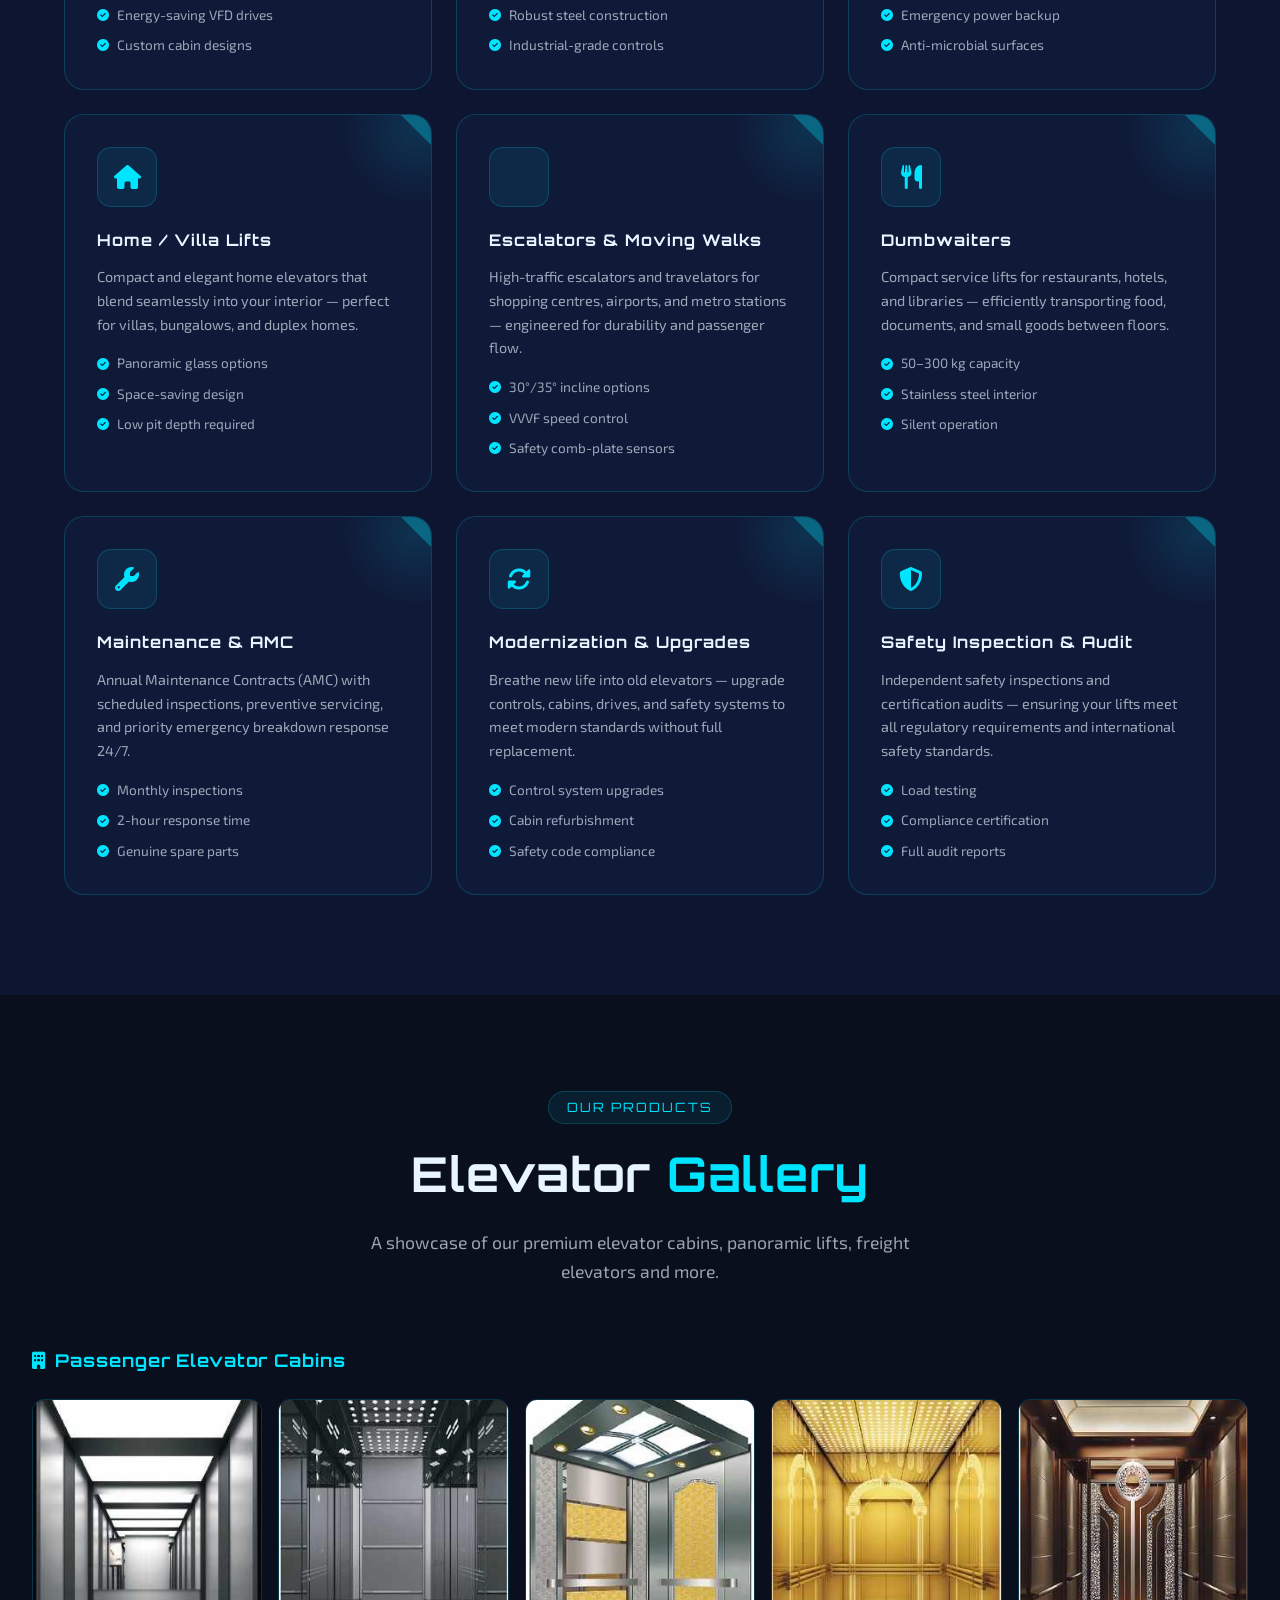
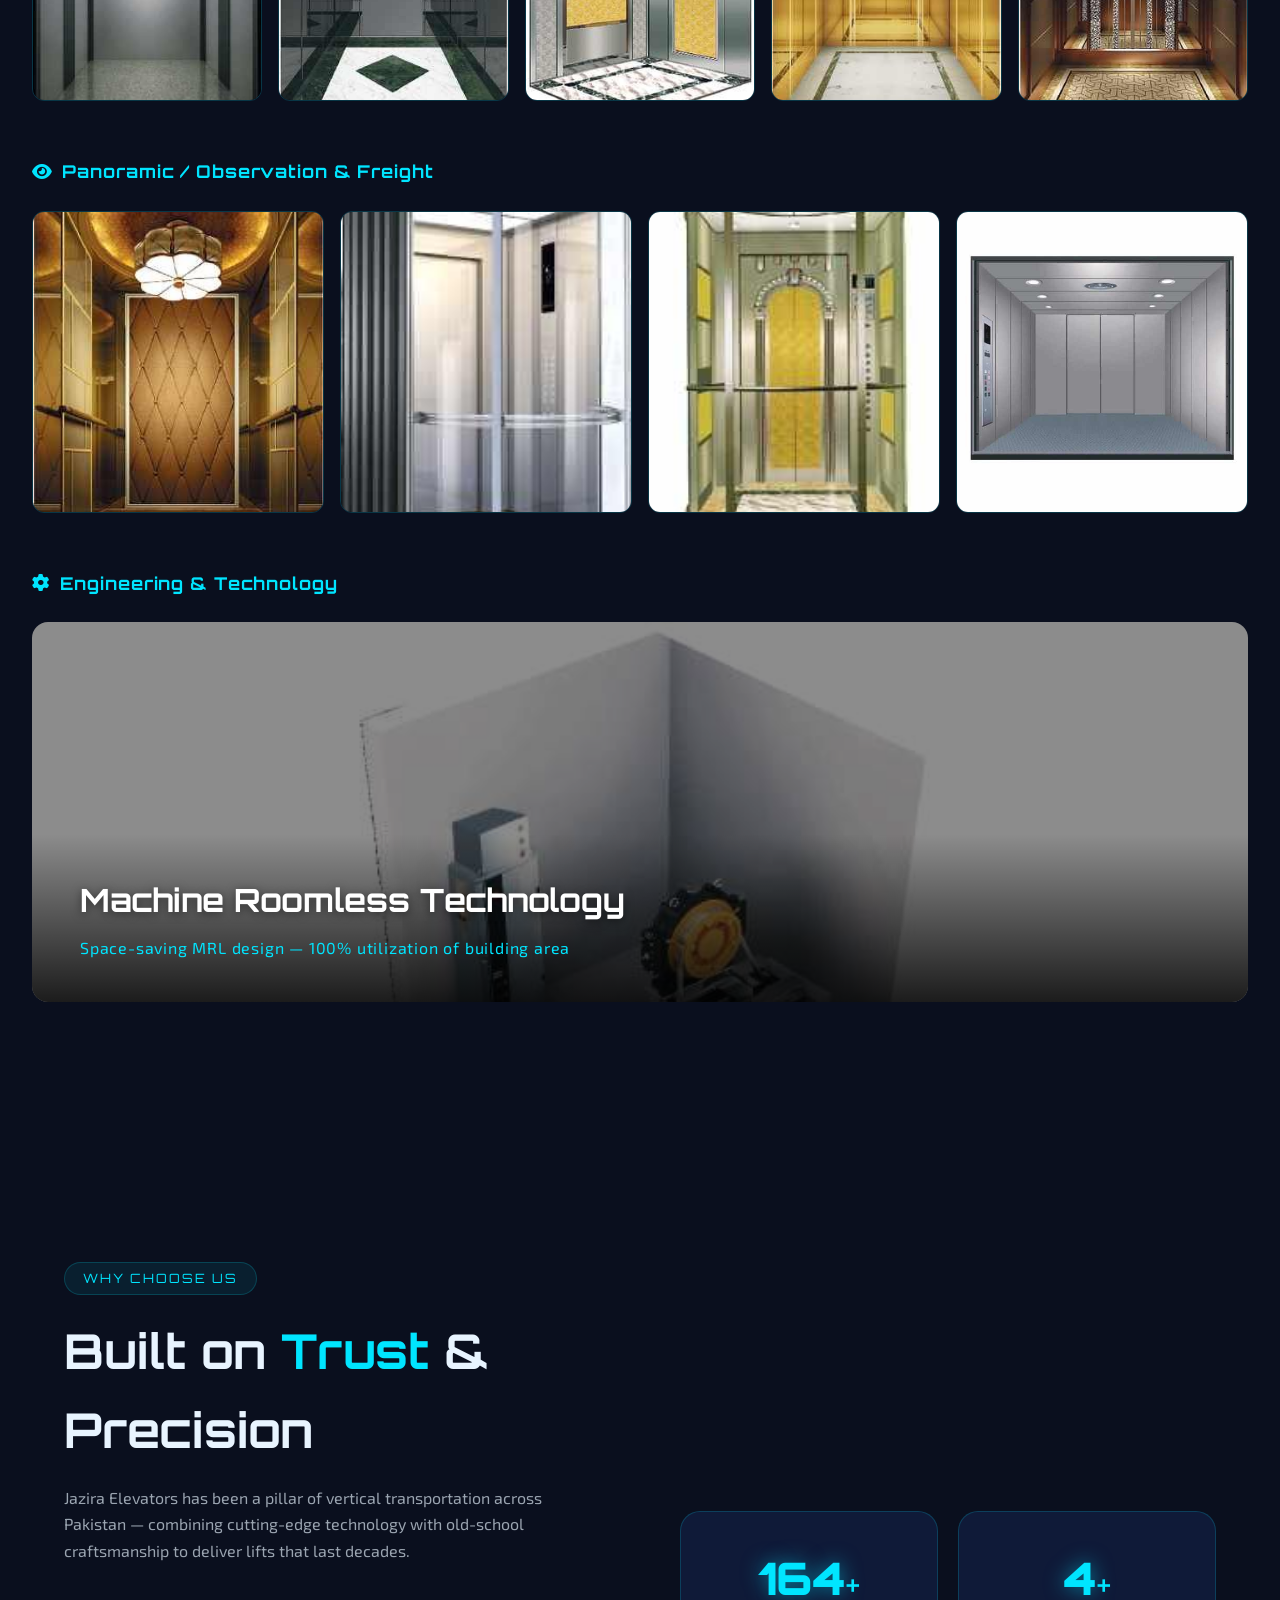
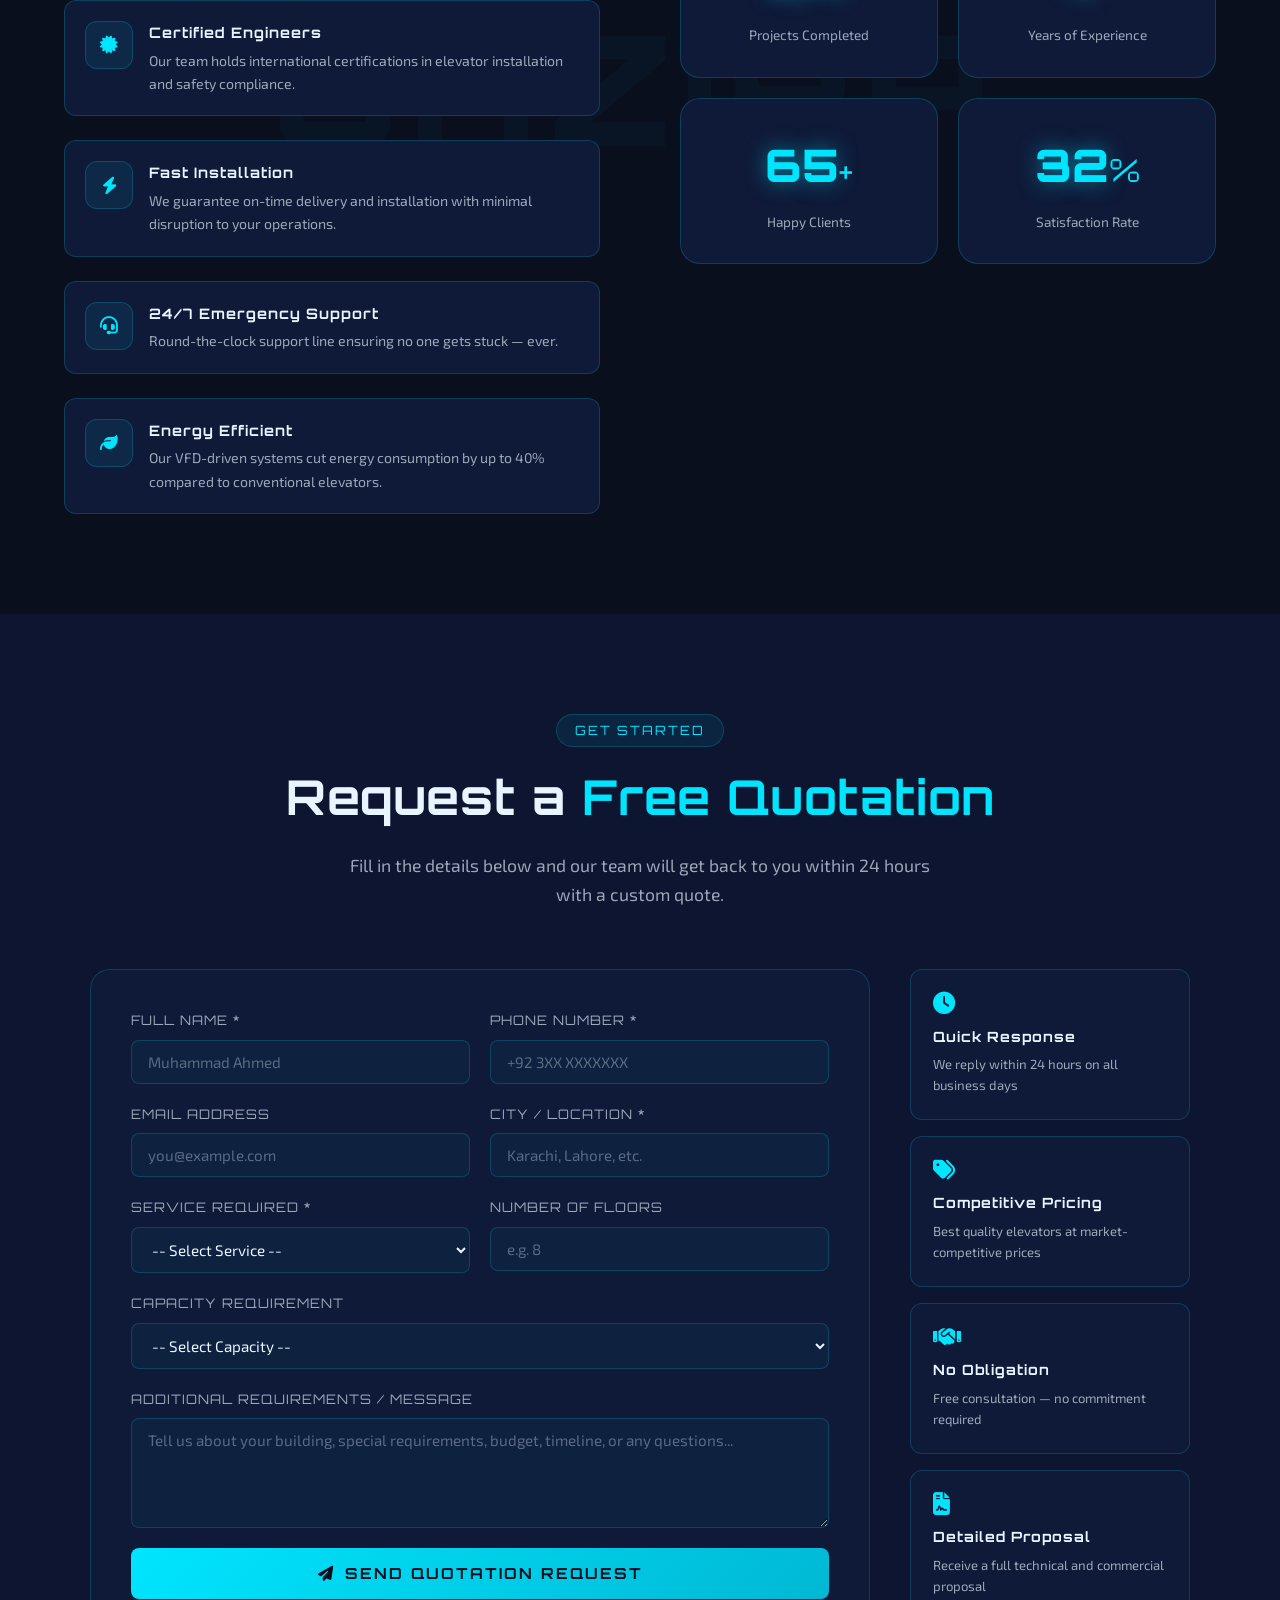
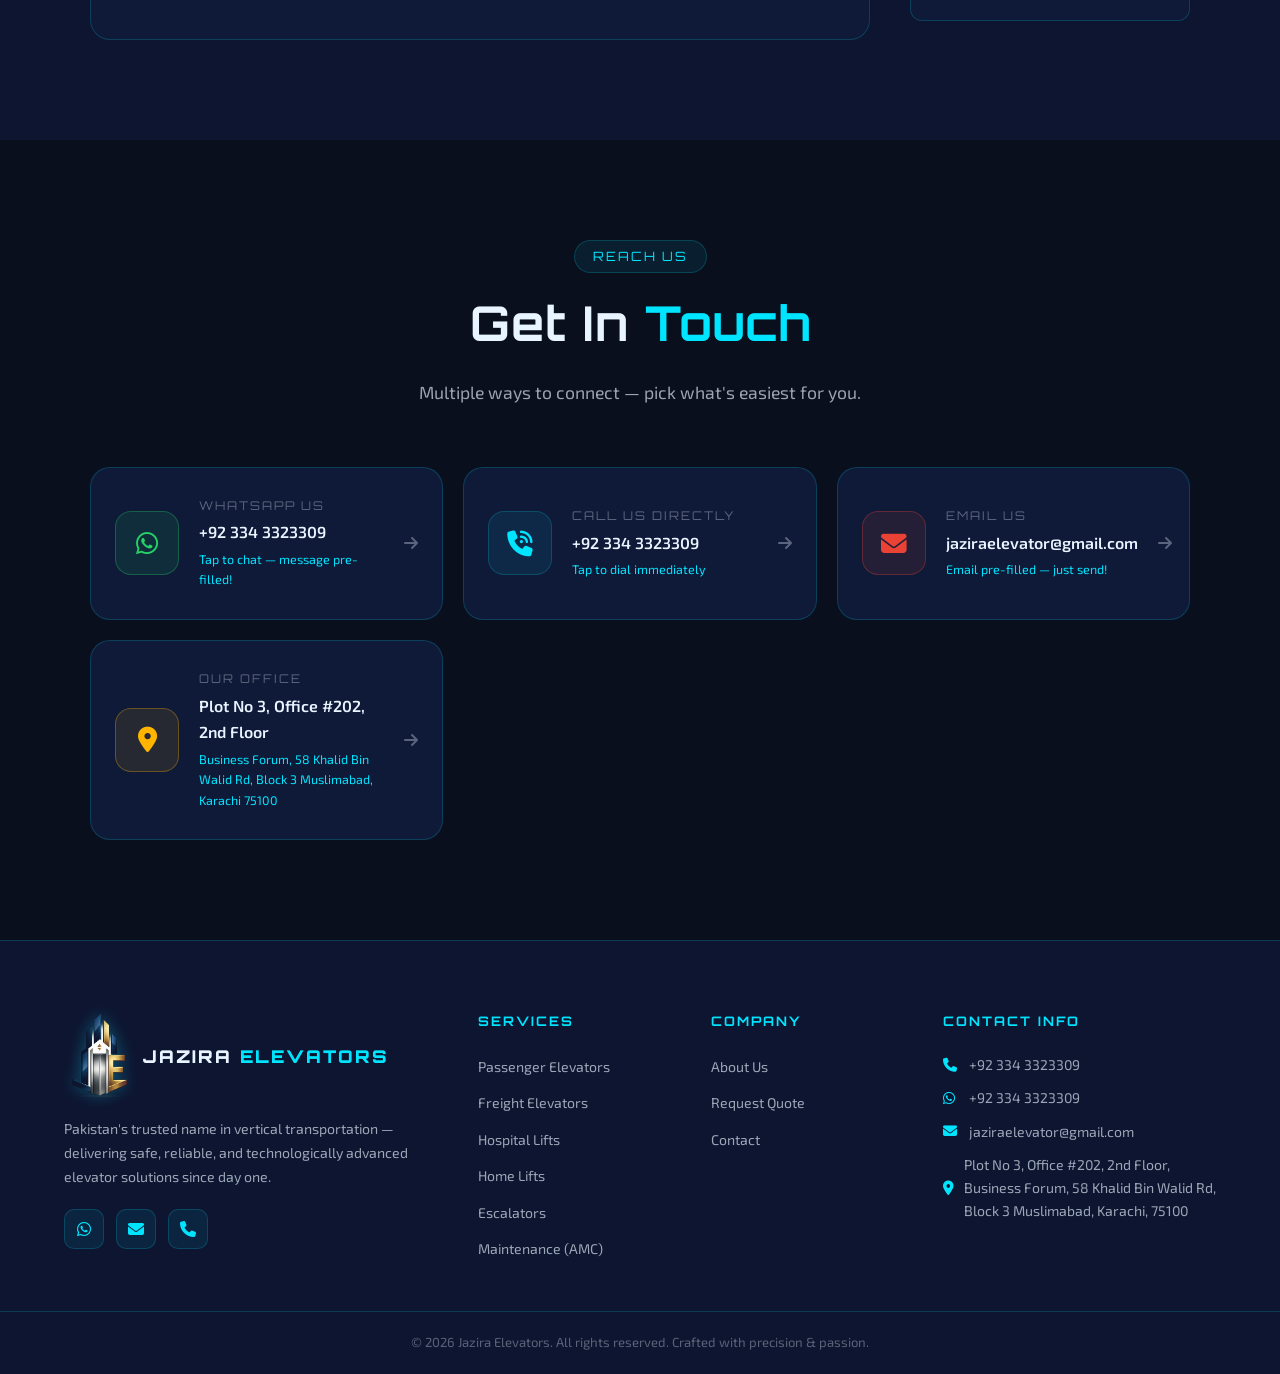
==== commit 0470761d: "Added site name meta tags and logo favicon for Google search" ====
--- a/index.html
+++ b/index.html
@@ -4,6 +4,23 @@
   <meta charset="UTF-8" />
   <meta name="viewport" content="width=device-width, initial-scale=1.0" />
   <title>Jazira Elevators – Elevating Excellence</title>
+
+  <!-- ========================================== -->
+  <!-- ADDED: Favicon & Google Site Name Data     -->
+  <!-- ========================================== -->
+  <link rel="icon" href="logo.png" type="image/png">
+  <meta property="og:site_name" content="Jazira Elevators">
+  <script type="application/ld+json">
+  {
+    "@context": "https://schema.org",
+    "@type": "WebSite",
+    "name": "Jazira Elevators",
+    "alternateName": "Jazira Elevator",
+    "url": "https://jaziraelevator.netlify.app/"
+  }
+  </script>
+  <!-- ========================================== -->
+
   <link rel="stylesheet" href="style.css" />
   <link href="https://fonts.googleapis.com/css2?family=Orbitron:wght@400;700;900&family=Exo+2:wght@300;400;600;700&display=swap" rel="stylesheet" />
   <link rel="stylesheet" href="https://cdnjs.cloudflare.com/ajax/libs/font-awesome/6.5.0/css/all.min.css" />
